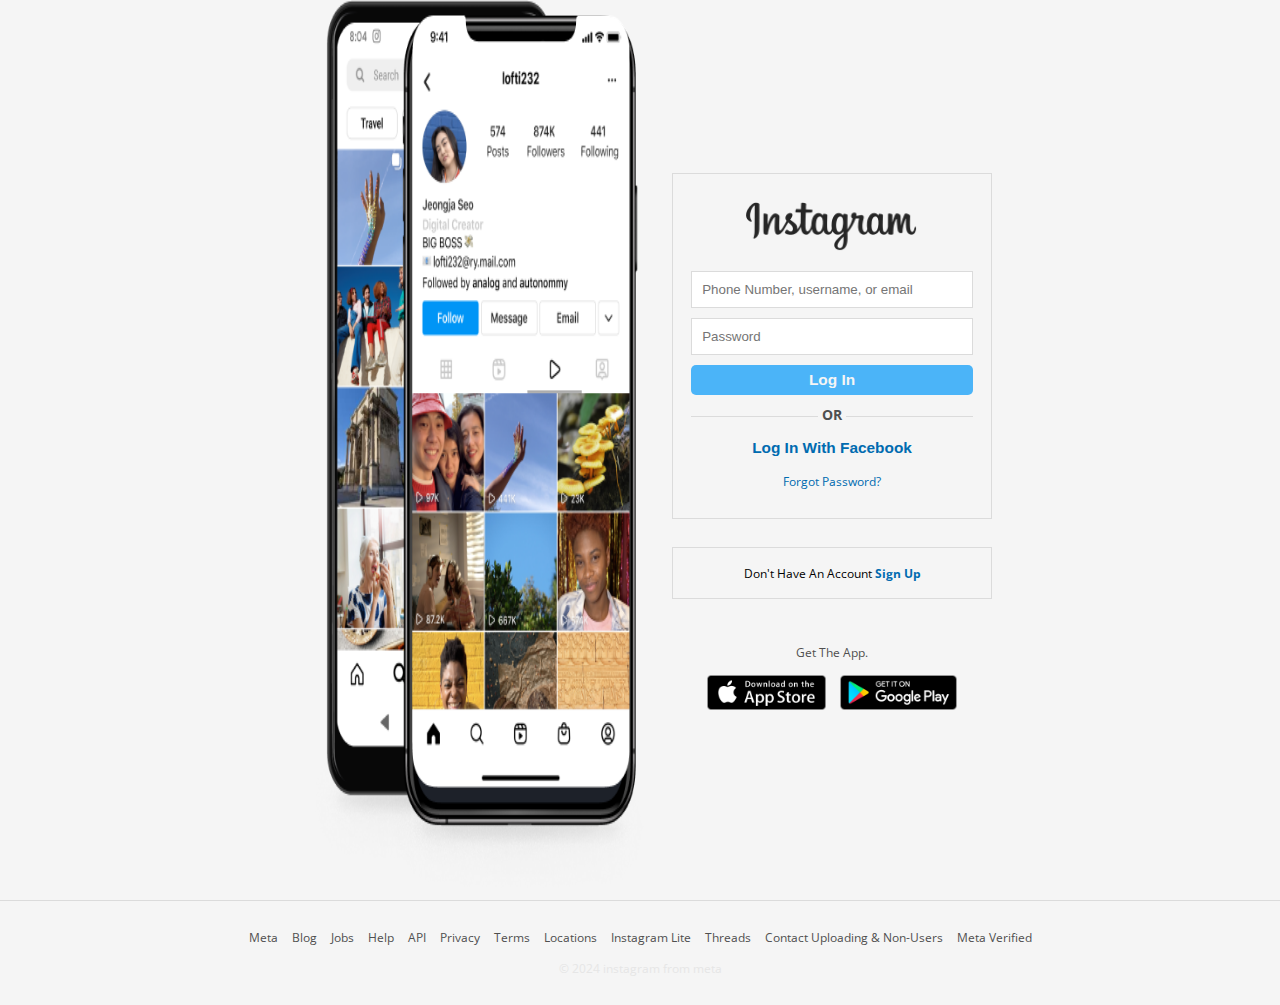
==== index.html @ ce065f2f "authenticated user profile page redirection with displaying the current loggedin username" ====
<!DOCTYPE html>
<html lang="en">
  <head>
    <meta charset="UTF-8" />
    <meta name="viewport" content="width=device-width, initial-scale=1.0" />
    <title>Instagram</title>
    <!-- ====================== custom css ====================== -->
    <link rel="stylesheet" href="css/style.css" />
    <!-- ====================== fontawesome icons ====================== -->
    <link
      rel="stylesheet"
      href="https://cdnjs.cloudflare.com/ajax/libs/font-awesome/6.4.0/css/all.min.css"
      integrity="sha512-iecdLmaskl7CVkqkXNQ/ZH/XLlvWZOJyj7Yy7tcenmpD1ypASozpmT/E0iPtmFIB46ZmdtAc9eNBvH0H/ZpiBw=="
      crossorigin="anonymous"
      referrerpolicy="no-referrer"
    />
    <!-- ====================== favicon ====================== -->
    <link rel="icon" href="images/favicon.png" type="image/x-icon" />
  </head>
  <body>
    <div class="parentcontainer">
      <!-- ====================== instagram sidebar logo ====================== -->
      <aside class="sidebarmenu">
        <div class="sidebarmenuinner">
          <a href="https://instagram.com" class="sidebarinstagramlogo"
            ><svg
              aria-label="Instagram"
              class="x1lliihq x1n2onr6 x5n08af"
              fill="currentColor"
              height="29"
              role="img"
              viewBox="32 4 113 32"
              width="103"
            >
              <title>instagram</title>
              <path
                clip-rule="evenodd"
                d="M37.82 4.11c-2.32.97-4.86 3.7-5.66 7.13-1.02 4.34 3.21 6.17 3.56 5.57.4-.7-.76-.94-1-3.2-.3-2.9 1.05-6.16 2.75-7.58.32-.27.3.1.3.78l-.06 14.46c0 3.1-.13 4.07-.36 5.04-.23.98-.6 1.64-.33 1.9.32.28 1.68-.4 2.46-1.5a8.13 8.13 0 0 0 1.33-4.58c.07-2.06.06-5.33.07-7.19 0-1.7.03-6.71-.03-9.72-.02-.74-2.07-1.51-3.03-1.1Zm82.13 14.48a9.42 9.42 0 0 1-.88 3.75c-.85 1.72-2.63 2.25-3.39-.22-.4-1.34-.43-3.59-.13-5.47.3-1.9 1.14-3.35 2.53-3.22 1.38.13 2.02 1.9 1.87 5.16ZM96.8 28.57c-.02 2.67-.44 5.01-1.34 5.7-1.29.96-3 .23-2.65-1.72.31-1.72 1.8-3.48 4-5.64l-.01 1.66Zm-.35-10a10.56 10.56 0 0 1-.88 3.77c-.85 1.72-2.64 2.25-3.39-.22-.5-1.69-.38-3.87-.13-5.25.33-1.78 1.12-3.44 2.53-3.44 1.38 0 2.06 1.5 1.87 5.14Zm-13.41-.02a9.54 9.54 0 0 1-.87 3.8c-.88 1.7-2.63 2.24-3.4-.23-.55-1.77-.36-4.2-.13-5.5.34-1.95 1.2-3.32 2.53-3.2 1.38.14 2.04 1.9 1.87 5.13Zm61.45 1.81c-.33 0-.49.35-.61.93-.44 2.02-.9 2.48-1.5 2.48-.66 0-1.26-1-1.42-3-.12-1.58-.1-4.48.06-7.37.03-.59-.14-1.17-1.73-1.75-.68-.25-1.68-.62-2.17.58a29.65 29.65 0 0 0-2.08 7.14c0 .06-.08.07-.1-.06-.07-.87-.26-2.46-.28-5.79 0-.65-.14-1.2-.86-1.65-.47-.3-1.88-.81-2.4-.2-.43.5-.94 1.87-1.47 3.48l-.74 2.2.01-4.88c0-.5-.34-.67-.45-.7a9.54 9.54 0 0 0-1.8-.37c-.48 0-.6.27-.6.67 0 .05-.08 4.65-.08 7.87v.46c-.27 1.48-1.14 3.49-2.09 3.49s-1.4-.84-1.4-4.68c0-2.24.07-3.21.1-4.83.02-.94.06-1.65.06-1.81-.01-.5-.87-.75-1.27-.85-.4-.09-.76-.13-1.03-.11-.4.02-.67.27-.67.62v.55a3.71 3.71 0 0 0-1.83-1.49c-1.44-.43-2.94-.05-4.07 1.53a9.31 9.31 0 0 0-1.66 4.73c-.16 1.5-.1 3.01.17 4.3-.33 1.44-.96 2.04-1.64 2.04-.99 0-1.7-1.62-1.62-4.4.06-1.84.42-3.13.82-4.99.17-.8.04-1.2-.31-1.6-.32-.37-1-.56-1.99-.33-.7.16-1.7.34-2.6.47 0 0 .05-.21.1-.6.23-2.03-1.98-1.87-2.69-1.22-.42.39-.7.84-.82 1.67-.17 1.3.9 1.91.9 1.91a22.22 22.22 0 0 1-3.4 7.23v-.7c-.01-3.36.03-6 .05-6.95.02-.94.06-1.63.06-1.8 0-.36-.22-.5-.66-.67-.4-.16-.86-.26-1.34-.3-.6-.05-.97.27-.96.65v.52a3.7 3.7 0 0 0-1.84-1.49c-1.44-.43-2.94-.05-4.07 1.53a10.1 10.1 0 0 0-1.66 4.72c-.15 1.57-.13 2.9.09 4.04-.23 1.13-.89 2.3-1.63 2.3-.95 0-1.5-.83-1.5-4.67 0-2.24.07-3.21.1-4.83.02-.94.06-1.65.06-1.81 0-.5-.87-.75-1.27-.85-.42-.1-.79-.13-1.06-.1-.37.02-.63.35-.63.6v.56a3.7 3.7 0 0 0-1.84-1.49c-1.44-.43-2.93-.04-4.07 1.53-.75 1.03-1.35 2.17-1.66 4.7a15.8 15.8 0 0 0-.12 2.04c-.3 1.81-1.61 3.9-2.68 3.9-.63 0-1.23-1.21-1.23-3.8 0-3.45.22-8.36.25-8.83l1.62-.03c.68 0 1.29.01 2.19-.04.45-.02.88-1.64.42-1.84-.21-.09-1.7-.17-2.3-.18-.5-.01-1.88-.11-1.88-.11s.13-3.26.16-3.6c.02-.3-.35-.44-.57-.53a7.77 7.77 0 0 0-1.53-.44c-.76-.15-1.1 0-1.17.64-.1.97-.15 3.82-.15 3.82-.56 0-2.47-.11-3.02-.11-.52 0-1.08 2.22-.36 2.25l3.2.09-.03 6.53v.47c-.53 2.73-2.37 4.2-2.37 4.2.4-1.8-.42-3.15-1.87-4.3-.54-.42-1.6-1.22-2.79-2.1 0 0 .69-.68 1.3-2.04.43-.96.45-2.06-.61-2.3-1.75-.41-3.2.87-3.63 2.25a2.61 2.61 0 0 0 .5 2.66l.15.19c-.4.76-.94 1.78-1.4 2.58-1.27 2.2-2.24 3.95-2.97 3.95-.58 0-.57-1.77-.57-3.43 0-1.43.1-3.58.19-5.8.03-.74-.34-1.16-.96-1.54a4.33 4.33 0 0 0-1.64-.69c-.7 0-2.7.1-4.6 5.57-.23.69-.7 1.94-.7 1.94l.04-6.57c0-.16-.08-.3-.27-.4a4.68 4.68 0 0 0-1.93-.54c-.36 0-.54.17-.54.5l-.07 10.3c0 .78.02 1.69.1 2.09.08.4.2.72.36.91.15.2.33.34.62.4.28.06 1.78.25 1.86-.32.1-.69.1-1.43.89-4.2 1.22-4.31 2.82-6.42 3.58-7.16.13-.14.28-.14.27.07l-.22 5.32c-.2 5.37.78 6.36 2.17 6.36 1.07 0 2.58-1.06 4.2-3.74l2.7-4.5 1.58 1.46c1.28 1.2 1.7 2.36 1.42 3.45-.21.83-1.02 1.7-2.44.86-.42-.25-.6-.44-1.01-.71-.23-.15-.57-.2-.78-.04-.53.4-.84.92-1.01 1.55-.17.61.45.94 1.09 1.22.55.25 1.74.47 2.5.5 2.94.1 5.3-1.42 6.94-5.34.3 3.38 1.55 5.3 3.72 5.3 1.45 0 2.91-1.88 3.55-3.72.18.75.45 1.4.8 1.96 1.68 2.65 4.93 2.07 6.56-.18.5-.69.58-.94.58-.94a3.07 3.07 0 0 0 2.94 2.87c1.1 0 2.23-.52 3.03-2.31.09.2.2.38.3.56 1.68 2.65 4.93 2.07 6.56-.18l.2-.28.05 1.4-1.5 1.37c-2.52 2.3-4.44 4.05-4.58 6.09-.18 2.6 1.93 3.56 3.53 3.69a4.5 4.5 0 0 0 4.04-2.11c.78-1.15 1.3-3.63 1.26-6.08l-.06-3.56a28.55 28.55 0 0 0 5.42-9.44s.93.01 1.92-.05c.32-.02.41.04.35.27-.07.28-1.25 4.84-.17 7.88.74 2.08 2.4 2.75 3.4 2.75 1.15 0 2.26-.87 2.85-2.17l.23.42c1.68 2.65 4.92 2.07 6.56-.18.37-.5.58-.94.58-.94.36 2.2 2.07 2.88 3.05 2.88 1.02 0 2-.42 2.78-2.28.03.82.08 1.49.16 1.7.05.13.34.3.56.37.93.34 1.88.18 2.24.11.24-.05.43-.25.46-.75.07-1.33.03-3.56.43-5.21.67-2.79 1.3-3.87 1.6-4.4.17-.3.36-.35.37-.03.01.64.04 2.52.3 5.05.2 1.86.46 2.96.65 3.3.57 1 1.27 1.05 1.83 1.05.36 0 1.12-.1 1.05-.73-.03-.31.02-2.22.7-4.96.43-1.79 1.15-3.4 1.41-4 .1-.21.15-.04.15 0-.06 1.22-.18 5.25.32 7.46.68 2.98 2.65 3.32 3.34 3.32 1.47 0 2.67-1.12 3.07-4.05.1-.7-.05-1.25-.48-1.25Z"
                fill="currentColor"
                fill-rule="evenodd"
              ></path></svg
          ></a>
          <div class="sidebarlinkscontainer">
            <a href="#" class="sidebarlinks"
              ><svg
                aria-label="Home"
                class="x1lliihq x1n2onr6 x5n08af"
                fill="currentColor"
                height="24"
                role="img"
                viewBox="0 0 24 24"
                width="24"
              >
                <title>Home</title>
                <path
                  d="M22 23h-6.001a1 1 0 0 1-1-1v-5.455a2.997 2.997 0 1 0-5.993 0V22a1 1 0 0 1-1 1H2a1 1 0 0 1-1-1V11.543a1.002 1.002 0 0 1 .31-.724l10-9.543a1.001 1.001 0 0 1 1.38 0l10 9.543a1.002 1.002 0 0 1 .31.724V22a1 1 0 0 1-1 1Z"
                ></path>
              </svg>
              <h2 class="sidebarlinktext activetab">home</h2></a
            >
            <a href="#" class="sidebarlinks"
              ><svg
                aria-label="Search"
                class="x1lliihq x1n2onr6 x5n08af"
                fill="currentColor"
                height="24"
                role="img"
                viewBox="0 0 24 24"
                width="24"
              >
                <title>Search</title>
                <path
                  d="M19 10.5A8.5 8.5 0 1 1 10.5 2a8.5 8.5 0 0 1 8.5 8.5Z"
                  fill="none"
                  stroke="currentColor"
                  stroke-linecap="round"
                  stroke-linejoin="round"
                  stroke-width="2"
                ></path>
                <line
                  fill="none"
                  stroke="currentColor"
                  stroke-linecap="round"
                  stroke-linejoin="round"
                  stroke-width="2"
                  x1="16.511"
                  x2="22"
                  y1="16.511"
                  y2="22"
                ></line>
              </svg>
              <h2 class="sidebarlinktext">search</h2></a
            >
            <a href="#" class="sidebarlinks"
              ><svg
                aria-label="Explore"
                class="x1lliihq x1n2onr6 x5n08af"
                fill="currentColor"
                height="24"
                role="img"
                viewBox="0 0 24 24"
                width="24"
              >
                <title>Explore</title>
                <polygon
                  fill="none"
                  points="13.941 13.953 7.581 16.424 10.06 10.056 16.42 7.585 13.941 13.953"
                  stroke="currentColor"
                  stroke-linecap="round"
                  stroke-linejoin="round"
                  stroke-width="2"
                ></polygon>
                <polygon
                  fill-rule="evenodd"
                  points="10.06 10.056 13.949 13.945 7.581 16.424 10.06 10.056"
                ></polygon>
                <circle
                  cx="12.001"
                  cy="12.005"
                  fill="none"
                  r="10.5"
                  stroke="currentColor"
                  stroke-linecap="round"
                  stroke-linejoin="round"
                  stroke-width="2"
                ></circle>
              </svg>
              <h2 class="sidebarlinktext">explore</h2></a
            >
            <a href="#" class="sidebarlinks"
              ><svg
                aria-label="Reels"
                class="x1lliihq x1n2onr6 x5n08af"
                fill="currentColor"
                height="24"
                role="img"
                viewBox="0 0 24 24"
                width="24"
              >
                <title>Reels</title>
                <line
                  fill="none"
                  stroke="currentColor"
                  stroke-linejoin="round"
                  stroke-width="2"
                  x1="2.049"
                  x2="21.95"
                  y1="7.002"
                  y2="7.002"
                ></line>
                <line
                  fill="none"
                  stroke="currentColor"
                  stroke-linecap="round"
                  stroke-linejoin="round"
                  stroke-width="2"
                  x1="13.504"
                  x2="16.362"
                  y1="2.001"
                  y2="7.002"
                ></line>
                <line
                  fill="none"
                  stroke="currentColor"
                  stroke-linecap="round"
                  stroke-linejoin="round"
                  stroke-width="2"
                  x1="7.207"
                  x2="10.002"
                  y1="2.11"
                  y2="7.002"
                ></line>
                <path
                  d="M2 12.001v3.449c0 2.849.698 4.006 1.606 4.945.94.908 2.098 1.607 4.946 1.607h6.896c2.848 0 4.006-.699 4.946-1.607.908-.939 1.606-2.096 1.606-4.945V8.552c0-2.848-.698-4.006-1.606-4.945C19.454 2.699 18.296 2 15.448 2H8.552c-2.848 0-4.006.699-4.946 1.607C2.698 4.546 2 5.704 2 8.552Z"
                  fill="none"
                  stroke="currentColor"
                  stroke-linecap="round"
                  stroke-linejoin="round"
                  stroke-width="2"
                ></path>
                <path
                  d="M9.763 17.664a.908.908 0 0 1-.454-.787V11.63a.909.909 0 0 1 1.364-.788l4.545 2.624a.909.909 0 0 1 0 1.575l-4.545 2.624a.91.91 0 0 1-.91 0Z"
                  fill-rule="evenodd"
                ></path>
              </svg>
              <h2 class="sidebarlinktext">reels</h2></a
            >
            <a href="#" class="sidebarlinks"
              ><svg
                aria-label="Messenger"
                class="x1lliihq x1n2onr6 x5n08af"
                fill="currentColor"
                height="24"
                role="img"
                viewBox="0 0 24 24"
                width="24"
              >
                <title>Messenger</title>
                <path
                  d="M12.003 2.001a9.705 9.705 0 1 1 0 19.4 10.876 10.876 0 0 1-2.895-.384.798.798 0 0 0-.533.04l-1.984.876a.801.801 0 0 1-1.123-.708l-.054-1.78a.806.806 0 0 0-.27-.569 9.49 9.49 0 0 1-3.14-7.175 9.65 9.65 0 0 1 10-9.7Z"
                  fill="none"
                  stroke="currentColor"
                  stroke-miterlimit="10"
                  stroke-width="1.739"
                ></path>
                <path
                  d="M17.79 10.132a.659.659 0 0 0-.962-.873l-2.556 2.05a.63.63 0 0 1-.758.002L11.06 9.47a1.576 1.576 0 0 0-2.277.42l-2.567 3.98a.659.659 0 0 0 .961.875l2.556-2.049a.63.63 0 0 1 .759-.002l2.452 1.84a1.576 1.576 0 0 0 2.278-.42Z"
                  fill-rule="evenodd"
                ></path>
              </svg>
              <h2 class="sidebarlinktext">messages</h2></a
            >
            <a href="#" class="sidebarlinks"
              ><svg
                aria-label="Notifications"
                class="x1lliihq x1n2onr6 x5n08af"
                fill="currentColor"
                height="24"
                role="img"
                viewBox="0 0 24 24"
                width="24"
              >
                <title>Notifications</title>
                <path
                  d="M16.792 3.904A4.989 4.989 0 0 1 21.5 9.122c0 3.072-2.652 4.959-5.197 7.222-2.512 2.243-3.865 3.469-4.303 3.752-.477-.309-2.143-1.823-4.303-3.752C5.141 14.072 2.5 12.167 2.5 9.122a4.989 4.989 0 0 1 4.708-5.218 4.21 4.21 0 0 1 3.675 1.941c.84 1.175.98 1.763 1.12 1.763s.278-.588 1.11-1.766a4.17 4.17 0 0 1 3.679-1.938m0-2a6.04 6.04 0 0 0-4.797 2.127 6.052 6.052 0 0 0-4.787-2.127A6.985 6.985 0 0 0 .5 9.122c0 3.61 2.55 5.827 5.015 7.97.283.246.569.494.853.747l1.027.918a44.998 44.998 0 0 0 3.518 3.018 2 2 0 0 0 2.174 0 45.263 45.263 0 0 0 3.626-3.115l.922-.824c.293-.26.59-.519.885-.774 2.334-2.025 4.98-4.32 4.98-7.94a6.985 6.985 0 0 0-6.708-7.218Z"
                ></path>
              </svg>
              <h2 class="sidebarlinktext">notifications</h2></a
            >
            <a href="#" class="sidebarlinks"
              ><svg
                aria-label="New post"
                class="x1lliihq x1n2onr6 x5n08af"
                fill="currentColor"
                height="24"
                role="img"
                viewBox="0 0 24 24"
                width="24"
              >
                <title>New post</title>
                <path
                  d="M2 12v3.45c0 2.849.698 4.005 1.606 4.944.94.909 2.098 1.608 4.946 1.608h6.896c2.848 0 4.006-.7 4.946-1.608C21.302 19.455 22 18.3 22 15.45V8.552c0-2.849-.698-4.006-1.606-4.945C19.454 2.7 18.296 2 15.448 2H8.552c-2.848 0-4.006.699-4.946 1.607C2.698 4.547 2 5.703 2 8.552Z"
                  fill="none"
                  stroke="currentColor"
                  stroke-linecap="round"
                  stroke-linejoin="round"
                  stroke-width="2"
                ></path>
                <line
                  fill="none"
                  stroke="currentColor"
                  stroke-linecap="round"
                  stroke-linejoin="round"
                  stroke-width="2"
                  x1="6.545"
                  x2="17.455"
                  y1="12.001"
                  y2="12.001"
                ></line>
                <line
                  fill="none"
                  stroke="currentColor"
                  stroke-linecap="round"
                  stroke-linejoin="round"
                  stroke-width="2"
                  x1="12.003"
                  x2="12.003"
                  y1="6.545"
                  y2="17.455"
                ></line>
              </svg>
              <h2 class="sidebarlinktext">create</h2></a
            >
            <a href="#" class="sidebarlinks"
              ><div class="photobox">
                <img
                  src="images/profilepic.jpg"
                  alt="profile pic"
                  class="profilepic"
                />
              </div>
              <h2 class="sidebarlinktext">profile</h2></a
            >
            <a href="#" class="sidebarlinks moreoptionspopupbtn"
              ><svg
                aria-label="Settings"
                class="x1lliihq x1n2onr6 x5n08af"
                fill="currentColor"
                height="24"
                role="img"
                viewBox="0 0 24 24"
                width="24"
              >
                <title>Settings</title>
                <line
                  fill="none"
                  stroke="currentColor"
                  stroke-linecap="round"
                  stroke-linejoin="round"
                  stroke-width="2"
                  x1="3"
                  x2="21"
                  y1="4"
                  y2="4"
                ></line>
                <line
                  fill="none"
                  stroke="currentColor"
                  stroke-linecap="round"
                  stroke-linejoin="round"
                  stroke-width="2"
                  x1="3"
                  x2="21"
                  y1="12"
                  y2="12"
                ></line>
                <line
                  fill="none"
                  stroke="currentColor"
                  stroke-linecap="round"
                  stroke-linejoin="round"
                  stroke-width="2"
                  x1="3"
                  x2="21"
                  y1="20"
                  y2="20"
                ></line>
              </svg>
              <h2 class="sidebarlinktext">more</h2></a
            >
            <div class="moreoptionspopupcontainer">
              <a href="#" class="sidebarlinks popuplinks">
                <svg
                  aria-label="Settings"
                  class="x1lliihq x1n2onr6 x5n08af"
                  fill="currentColor"
                  height="18"
                  role="img"
                  viewBox="0 0 24 24"
                  width="18"
                >
                  <title>Settings</title>
                  <circle
                    cx="12"
                    cy="12"
                    fill="none"
                    r="8.635"
                    stroke="currentColor"
                    stroke-linecap="round"
                    stroke-linejoin="round"
                    stroke-width="2"
                  ></circle>
                  <path
                    d="M14.232 3.656a1.269 1.269 0 0 1-.796-.66L12.93 2h-1.86l-.505.996a1.269 1.269 0 0 1-.796.66m-.001 16.688a1.269 1.269 0 0 1 .796.66l.505.996h1.862l.505-.996a1.269 1.269 0 0 1 .796-.66M3.656 9.768a1.269 1.269 0 0 1-.66.796L2 11.07v1.862l.996.505a1.269 1.269 0 0 1 .66.796m16.688-.001a1.269 1.269 0 0 1 .66-.796L22 12.93v-1.86l-.996-.505a1.269 1.269 0 0 1-.66-.796M7.678 4.522a1.269 1.269 0 0 1-1.03.096l-1.06-.348L4.27 5.587l.348 1.062a1.269 1.269 0 0 1-.096 1.03m11.8 11.799a1.269 1.269 0 0 1 1.03-.096l1.06.348 1.318-1.317-.348-1.062a1.269 1.269 0 0 1 .096-1.03m-14.956.001a1.269 1.269 0 0 1 .096 1.03l-.348 1.06 1.317 1.318 1.062-.348a1.269 1.269 0 0 1 1.03.096m11.799-11.8a1.269 1.269 0 0 1-.096-1.03l.348-1.06-1.317-1.318-1.062.348a1.269 1.269 0 0 1-1.03-.096"
                    fill="none"
                    stroke="currentColor"
                    stroke-linejoin="round"
                    stroke-width="2"
                  ></path>
                </svg>
                <h2 class="sidebarlinktext">settings</h2>
              </a>
              <a href="#" class="sidebarlinks popuplinks">
                <svg
                  aria-label="Your activity"
                  class="x1lliihq x1n2onr6 x5n08af"
                  fill="currentColor"
                  height="18"
                  role="img"
                  viewBox="0 0 24 24"
                  width="18"
                >
                  <title>Your activity</title>
                  <path
                    d="M19 1H5C2.794 1 1 2.794 1 5v14c0 2.206 1.794 4 4 4h14c2.206 0 4-1.794 4-4V5c0-2.206-1.794-4-4-4ZM5 3h14c1.103 0 2 .897 2 2v6h-2.382l-2.723-5.447c-.34-.678-1.45-.678-1.79 0L9 15.764l-2.105-4.211A1 1 0 0 0 6 11H3V5c0-1.103.897-2 2-2Zm14 18H5c-1.103 0-2-.897-2-2v-6h2.382l2.723 5.447a1 1 0 0 0 1.79 0L15 8.236l2.105 4.211A1 1 0 0 0 18 13h3v6c0 1.103-.897 2-2 2Z"
                  ></path>
                </svg>
                <h2 class="sidebarlinktext">your activity</h2>
              </a>
              <a href="#" class="sidebarlinks popuplinks">
                <svg
                  aria-label="Saved"
                  class="x1lliihq x1n2onr6 x5n08af"
                  fill="currentColor"
                  height="18"
                  role="img"
                  viewBox="0 0 24 24"
                  width="18"
                >
                  <title>Saved</title>
                  <polygon
                    fill="none"
                    points="20 21 12 13.44 4 21 4 3 20 3 20 21"
                    stroke="currentColor"
                    stroke-linecap="round"
                    stroke-linejoin="round"
                    stroke-width="2"
                  ></polygon>
                </svg>
                <h2 class="sidebarlinktext">saved</h2>
              </a>
              <a href="#" class="sidebarlinks popuplinks">
                <svg
                  aria-label="Theme icon"
                  class="x1lliihq x1n2onr6 x5n08af"
                  fill="currentColor"
                  height="18"
                  role="img"
                  viewBox="0 0 24 24"
                  width="18"
                >
                  <title>Theme icon</title>
                  <path
                    d="M11.502,22.99805A11.4313,11.4313,0,0,1,.49512,14.83691a.99889.99889,0,0,1,.251-.998,1.01148,1.01148,0,0,1,.99707-.249,9.43041,9.43041,0,0,0,2.75879.40821A9.5082,9.5082,0,0,0,13.5957,1.74023a1.00039,1.00039,0,0,1,1.24707-1.248A11.501,11.501,0,0,1,11.502,22.99805ZM3.08984,15.91211A9.49991,9.49991,0,0,0,21.002,11.498,9.57875,9.57875,0,0,0,15.916,3.08594,11.5083,11.5083,0,0,1,3.08984,15.91211Z"
                  ></path>
                </svg>
                <h2 class="sidebarlinktext">switch appearence</h2>
              </a>
              <a href="#" class="sidebarlinks popuplinks">
                <svg
                  aria-label="Report a problem"
                  class="x1lliihq x1n2onr6 x5n08af"
                  fill="currentColor"
                  height="18"
                  role="img"
                  viewBox="0 0 24 24"
                  width="18"
                >
                  <title>Report a problem</title>
                  <path
                    d="M18.001 1h-12a5.006 5.006 0 0 0-5 5v9.005a5.006 5.006 0 0 0 5 5h2.514l2.789 2.712a1 1 0 0 0 1.394 0l2.787-2.712h2.516a5.006 5.006 0 0 0 5-5V6a5.006 5.006 0 0 0-5-5Zm3 14.005a3.003 3.003 0 0 1-3 3h-2.936a1 1 0 0 0-.79.387l-2.274 2.212-2.276-2.212a1 1 0 0 0-.79-.387H6a3.003 3.003 0 0 1-3-3V6a3.003 3.003 0 0 1 3-3h12a3.003 3.003 0 0 1 3 3Zm-9-1.66a1.229 1.229 0 1 0 1.228 1.228A1.23 1.23 0 0 0 12 13.344Zm0-8.117a1.274 1.274 0 0 0-.933.396 1.108 1.108 0 0 0-.3.838l.347 4.861a.892.892 0 0 0 1.77 0l.348-4.86a1.106 1.106 0 0 0-.3-.838A1.272 1.272 0 0 0 12 5.228Z"
                  ></path>
                </svg>
                <h2 class="sidebarlinktext">report a problem</h2>
              </a>
              <a href="#" class="sidebarlinks popuplinks popuptopbottombars">
                <svg
                  aria-label="Threads"
                  class="x1lliihq x1n2onr6 x5n08af"
                  fill="currentColor"
                  height="18"
                  role="img"
                  viewBox="0 0 192 192"
                  width="18"
                >
                  <title>Threads</title>
                  <path
                    class="xcslo1z"
                    d="M141.537 88.9883C140.71 88.5919 139.87 88.2104 139.019 87.8451C137.537 60.5382 122.616 44.905 97.5619 44.745C97.4484 44.7443 97.3355 44.7443 97.222 44.7443C82.2364 44.7443 69.7731 51.1409 62.102 62.7807L75.881 72.2328C81.6116 63.5383 90.6052 61.6848 97.2286 61.6848C97.3051 61.6848 97.3819 61.6848 97.4576 61.6855C105.707 61.7381 111.932 64.1366 115.961 68.814C118.893 72.2193 120.854 76.925 121.825 82.8638C114.511 81.6207 106.601 81.2385 98.145 81.7233C74.3247 83.0954 59.0111 96.9879 60.0396 116.292C60.5615 126.084 65.4397 134.508 73.775 140.011C80.8224 144.663 89.899 146.938 99.3323 146.423C111.79 145.74 121.563 140.987 128.381 132.296C133.559 125.696 136.834 117.143 138.28 106.366C144.217 109.949 148.617 114.664 151.047 120.332C155.179 129.967 155.42 145.8 142.501 158.708C131.182 170.016 117.576 174.908 97.0135 175.059C74.2042 174.89 56.9538 167.575 45.7381 153.317C35.2355 139.966 29.8077 120.682 29.6052 96C29.8077 71.3178 35.2355 52.0336 45.7381 38.6827C56.9538 24.4249 74.2039 17.11 97.0132 16.9405C119.988 17.1113 137.539 24.4614 149.184 38.788C154.894 45.8136 159.199 54.6488 162.037 64.9503L178.184 60.6422C174.744 47.9622 169.331 37.0357 161.965 27.974C147.036 9.60668 125.202 0.195148 97.0695 0H96.9569C68.8816 0.19447 47.2921 9.6418 32.7883 28.0793C19.8819 44.4864 13.2244 67.3157 13.0007 95.9325L13 96L13.0007 96.0675C13.2244 124.684 19.8819 147.514 32.7883 163.921C47.2921 182.358 68.8816 191.806 96.9569 192H97.0695C122.03 191.827 139.624 185.292 154.118 170.811C173.081 151.866 172.51 128.119 166.26 113.541C161.776 103.087 153.227 94.5962 141.537 88.9883ZM98.4405 129.507C88.0005 130.095 77.1544 125.409 76.6196 115.372C76.2232 107.93 81.9158 99.626 99.0812 98.6368C101.047 98.5234 102.976 98.468 104.871 98.468C111.106 98.468 116.939 99.0737 122.242 100.233C120.264 124.935 108.662 128.946 98.4405 129.507Z"
                  ></path>
                </svg>
                <h2 class="sidebarlinktext">threads</h2>
              </a>
              <a href="#" class="sidebarlinks popuplinks">
                <h2 class="sidebarlinktext">switch accounts</h2>
              </a>
              <!-- <a href="#" class="sidebarlinks popuplinks">
                <h2 class="sidebarlinktext">log out</h2>
              </a> -->
              <button class="sidebarlinks popuplinks" id="logoutbtn">log out</button>
            </div>
          </div>
        </div>
      </aside>
      <!-- ====================== feed content main section ====================== -->
      <main class="feedcontentmaincontainer">
        <!-- ====================== story scroll container area ====================== -->
        <div class="story-scroll-container">
          <button
            id="scrollstoryleft"
            class="storyscrollbtns"
            onclick="scrollhorizontally(1)"
          >
            <i class="fa-solid fa-chevron-left"></i>
          </button>
          <button
            id="scrollstoryright"
            class="storyscrollbtns"
            onclick="scrollhorizontally(-1)"
          >
            <i class="fa-solid fa-chevron-right"></i>
          </button>
          <div class="stories-container">
            <div class="story">
              <div class="photobox">
                <img
                  src="images/topg.jpg"
                  alt="user's profile pic of story"
                  class="profilepic"
                />
              </div>
              <div class="userstory-namebox">
                <h4 class="storyusername">__top.g__</h4>
              </div>
            </div>
            <div class="story">
              <div class="photobox">
                <img
                  src="images/topg.jpg"
                  alt="user's profile pic of story"
                  class="profilepic"
                />
              </div>
              <div class="userstory-namebox">
                <h4 class="storyusername">__tdop.g__</h4>
              </div>
            </div>
            <div class="story">
              <div class="photobox">
                <img
                  src="images/topg.jpg"
                  alt="user's profile pic of story"
                  class="profilepic"
                />
              </div>
              <div class="userstory-namebox">
                <h4 class="storyusername">__top.g__</h4>
              </div>
            </div>
            <div class="story">
              <div class="photobox">
                <img
                  src="images/topg.jpg"
                  alt="user's profile pic of story"
                  class="profilepic"
                />
              </div>
              <div class="userstory-namebox">
                <h4 class="storyusername">__top.g__</h4>
              </div>
            </div>
            <div class="story">
              <div class="photobox">
                <img
                  src="images/topg.jpg"
                  alt="user's profile pic of story"
                  class="profilepic"
                />
              </div>
              <div class="userstory-namebox">
                <h4 class="storyusername">__top.g__</h4>
              </div>
            </div>
            <div class="story">
              <div class="photobox">
                <img
                  src="images/topg.jpg"
                  alt="user's profile pic of story"
                  class="profilepic"
                />
              </div>
              <div class="userstory-namebox">
                <h4 class="storyusername">__top.g__</h4>
              </div>
            </div>
            <div class="story">
              <div class="photobox">
                <img
                  src="images/topg.jpg"
                  alt="user's profile pic of story"
                  class="profilepic"
                />
              </div>
              <div class="userstory-namebox">
                <h4 class="storyusername">__top.g__</h4>
              </div>
            </div>
            <div class="story">
              <div class="photobox">
                <img
                  src="images/topg.jpg"
                  alt="user's profile pic of story"
                  class="profilepic"
                />
              </div>
              <div class="userstory-namebox">
                <h4 class="storyusername">__top.g__</h4>
              </div>
            </div>
            <div class="story">
              <div class="photobox">
                <img
                  src="images/topg.jpg"
                  alt="user's profile pic of story"
                  class="profilepic"
                />
              </div>
              <div class="userstory-namebox">
                <h4 class="storyusername">__top.g__</h4>
              </div>
            </div>
            <div class="story">
              <div class="photobox">
                <img
                  src="images/topg.jpg"
                  alt="user's profile pic of story"
                  class="profilepic"
                />
              </div>
              <div class="userstory-namebox">
                <h4 class="storyusername">__top.g__</h4>
              </div>
            </div>
            <div class="story">
              <div class="photobox">
                <img
                  src="images/topg.jpg"
                  alt="user's profile pic of story"
                  class="profilepic"
                />
              </div>
              <div class="userstory-namebox">
                <h4 class="storyusername">__top.g__</h4>
              </div>
            </div>
            <div class="story">
              <div class="photobox">
                <img
                  src="images/topg.jpg"
                  alt="user's profile pic of story"
                  class="profilepic"
                />
              </div>
              <div class="userstory-namebox">
                <h4 class="storyusername">__top.g__</h4>
              </div>
            </div>
            <div class="story">
              <div class="photobox">
                <img
                  src="images/topg.jpg"
                  alt="user's profile pic of story"
                  class="profilepic"
                />
              </div>
              <div class="userstory-namebox">
                <h4 class="storyusername">__top.g__</h4>
              </div>
            </div>
            <div class="story">
              <div class="photobox">
                <img
                  src="images/topg.jpg"
                  alt="user's profile pic of story"
                  class="profilepic"
                />
              </div>
              <div class="userstory-namebox">
                <h4 class="storyusername">__top.g__</h4>
              </div>
            </div>
            <div class="story">
              <div class="photobox">
                <img
                  src="images/topg.jpg"
                  alt="user's profile pic of story"
                  class="profilepic"
                />
              </div>
              <div class="userstory-namebox">
                <h4 class="storyusername">__top.g__</h4>
              </div>
            </div>
            <div class="story">
              <div class="photobox">
                <img
                  src="images/topg.jpg"
                  alt="user's profile pic of story"
                  class="profilepic"
                />
              </div>
              <div class="userstory-namebox">
                <h4 class="storyusername">__top.g__</h4>
              </div>
            </div>
            <div class="story">
              <div class="photobox">
                <img
                  src="images/topg.jpg"
                  alt="user's profile pic of story"
                  class="profilepic"
                />
              </div>
              <div class="userstory-namebox">
                <h4 class="storyusername">__top.g__</h4>
              </div>
            </div>
            <div class="story">
              <div class="photobox">
                <img
                  src="images/topg.jpg"
                  alt="user's profile pic of story"
                  class="profilepic"
                />
              </div>
              <div class="userstory-namebox">
                <h4 class="storyusername">__top.g__</h4>
              </div>
            </div>
            <div class="story">
              <div class="photobox">
                <img
                  src="images/topg.jpg"
                  alt="user's profile pic of story"
                  class="profilepic"
                />
              </div>
              <div class="userstory-namebox">
                <h4 class="storyusername">__top.g__</h4>
              </div>
            </div>
          </div>
        </div>
        <!-- ====================== user's posts content area ====================== -->
        <div class="posts-container">
          <div class="posts">
            <div class="posts-maincontent-container">
              <div class="posted-userdetails-container">
                <div class="posted-userdetails-box">
                  <div class="photobox">
                    <img
                      src="images/topg1.jpeg"
                      alt="posted user's profile pic"
                      class="profilepic"
                    />
                  </div>
                  <div class="userdetails-inner-box">
                    <h3 class="posted-username">__top.g__ <span class="timestamp">1d</span></h3>
                    <p class="location">bucharest romina</p>
                  </div>
                </div>
                <div class="posts-otheroptions-container">
                  <svg
                    aria-label="More options"
                    class="x1lliihq x1n2onr6 x5n08af"
                    fill="currentColor"
                    height="24"
                    role="img"
                    viewBox="0 0 24 24"
                    width="24"
                  >
                    <title>More options</title>
                    <circle cx="12" cy="12" r="1.5"></circle>
                    <circle cx="6" cy="12" r="1.5"></circle>
                    <circle cx="18" cy="12" r="1.5"></circle>
                  </svg>
                </div>
              </div>
              <div class="usersfeedcontentpost">
                <img
                  src="images/topg2.jpg"
                  alt="user's posted photo"
                  class="userfeedpic"
                />
              </div>
              <div class="post-activity-container">
                <div class="post-activity-inner-container">
                  <div class="likeicon">
                    <svg
                      aria-label="Like"
                      class="x1lliihq x1n2onr6 xyb1xck"
                      fill="currentColor"
                      height="24"
                      role="img"
                      viewBox="0 0 24 24"
                      width="24"
                    >
                      <title>Like</title>
                      <path
                        d="M16.792 3.904A4.989 4.989 0 0 1 21.5 9.122c0 3.072-2.652 4.959-5.197 7.222-2.512 2.243-3.865 3.469-4.303 3.752-.477-.309-2.143-1.823-4.303-3.752C5.141 14.072 2.5 12.167 2.5 9.122a4.989 4.989 0 0 1 4.708-5.218 4.21 4.21 0 0 1 3.675 1.941c.84 1.175.98 1.763 1.12 1.763s.278-.588 1.11-1.766a4.17 4.17 0 0 1 3.679-1.938m0-2a6.04 6.04 0 0 0-4.797 2.127 6.052 6.052 0 0 0-4.787-2.127A6.985 6.985 0 0 0 .5 9.122c0 3.61 2.55 5.827 5.015 7.97.283.246.569.494.853.747l1.027.918a44.998 44.998 0 0 0 3.518 3.018 2 2 0 0 0 2.174 0 45.263 45.263 0 0 0 3.626-3.115l.922-.824c.293-.26.59-.519.885-.774 2.334-2.025 4.98-4.32 4.98-7.94a6.985 6.985 0 0 0-6.708-7.218Z"
                      ></path>
                    </svg>
                  </div>
                  <div class="commenticon">
                    <svg
                      aria-label="Comment"
                      class="x1lliihq x1n2onr6 x5n08af"
                      fill="currentColor"
                      height="24"
                      role="img"
                      viewBox="0 0 24 24"
                      width="24"
                    >
                      <title>Comment</title>
                      <path
                        d="M20.656 17.008a9.993 9.993 0 1 0-3.59 3.615L22 22Z"
                        fill="none"
                        stroke="currentColor"
                        stroke-linejoin="round"
                        stroke-width="2"
                      ></path>
                    </svg>
                  </div>
                  <div class="shareicon">
                    <svg
                      aria-label="Share Post"
                      class="x1lliihq x1n2onr6 x1roi4f4"
                      fill="currentColor"
                      height="24"
                      role="img"
                      viewBox="0 0 24 24"
                      width="24"
                    >
                      <title>Share Post</title>
                      <line
                        fill="none"
                        stroke="currentColor"
                        stroke-linejoin="round"
                        stroke-width="2"
                        x1="22"
                        x2="9.218"
                        y1="3"
                        y2="10.083"
                      ></line>
                      <polygon
                        fill="none"
                        points="11.698 20.334 22 3.001 2 3.001 9.218 10.084 11.698 20.334"
                        stroke="currentColor"
                        stroke-linejoin="round"
                        stroke-width="2"
                      ></polygon>
                    </svg>
                  </div>
                </div>
                <div class="collections-activity-container">
                  <div class="saveicon">
                    <svg
                      aria-label="Save"
                      class="x1lliihq x1n2onr6 x5n08af"
                      fill="currentColor"
                      height="24"
                      role="img"
                      viewBox="0 0 24 24"
                      width="24"
                    >
                      <title>Save</title>
                      <polygon
                        fill="none"
                        points="20 21 12 13.44 4 21 4 3 20 3 20 21"
                        stroke="currentColor"
                        stroke-linecap="round"
                        stroke-linejoin="round"
                        stroke-width="2"
                      ></polygon>
                    </svg>
                  </div>
                </div>
              </div>
              <div class="captions-otherdetails-container">
                <div class="relateduser-likedby-activity">
                  <p class="likedbytext">
                    Liked by
                    <h3 class="likedusername posted-usename">__bottom.g__</h3>
                    and others
                  </p>
                </div>
                <div class="user-post-caption-container">
                  <h3 class="posted-username">__top.g__</h3>
                  <p class="usercaptiontext">i say life is exceptionally hard as man</p>
                </div>
                <div class="show-posts-comments-container">
                  <p class="commentsheadline">view all 23,502 comments</p>
                </div>
                <div class="post-comments-container">
                  <div class="post-comment-input-container">
                    <input type="text" name="postcomment" placeholder="Add a Comment..." class="post-comment-inputfield">
                  </div>
                </div>
              </div>
            </div>
          </div>
          <div class="posts">
            <div class="posts-maincontent-container">
              <div class="posted-userdetails-container">
                <div class="posted-userdetails-box">
                  <div class="photobox">
                    <img
                      src="images/topg1.jpeg"
                      alt="posted user's profile pic"
                      class="profilepic"
                    />
                  </div>
                  <div class="userdetails-inner-box">
                    <h3 class="posted-username">__top.g__ <span class="timestamp">1d</span></h3>
                    <p class="location">bucharest romina</p>
                  </div>
                </div>
                <div class="posts-otheroptions-container">
                  <svg
                    aria-label="More options"
                    class="x1lliihq x1n2onr6 x5n08af"
                    fill="currentColor"
                    height="24"
                    role="img"
                    viewBox="0 0 24 24"
                    width="24"
                  >
                    <title>More options</title>
                    <circle cx="12" cy="12" r="1.5"></circle>
                    <circle cx="6" cy="12" r="1.5"></circle>
                    <circle cx="18" cy="12" r="1.5"></circle>
                  </svg>
                </div>
              </div>
              <div class="usersfeedcontentpost">
                <img
                  src="images/topg2.jpg"
                  alt="user's posted photo"
                  class="userfeedpic"
                />
              </div>
              <div class="post-activity-container">
                <div class="post-activity-inner-container">
                  <div class="likeicon">
                    <svg
                      aria-label="Like"
                      class="x1lliihq x1n2onr6 xyb1xck"
                      fill="currentColor"
                      height="24"
                      role="img"
                      viewBox="0 0 24 24"
                      width="24"
                    >
                      <title>Like</title>
                      <path
                        d="M16.792 3.904A4.989 4.989 0 0 1 21.5 9.122c0 3.072-2.652 4.959-5.197 7.222-2.512 2.243-3.865 3.469-4.303 3.752-.477-.309-2.143-1.823-4.303-3.752C5.141 14.072 2.5 12.167 2.5 9.122a4.989 4.989 0 0 1 4.708-5.218 4.21 4.21 0 0 1 3.675 1.941c.84 1.175.98 1.763 1.12 1.763s.278-.588 1.11-1.766a4.17 4.17 0 0 1 3.679-1.938m0-2a6.04 6.04 0 0 0-4.797 2.127 6.052 6.052 0 0 0-4.787-2.127A6.985 6.985 0 0 0 .5 9.122c0 3.61 2.55 5.827 5.015 7.97.283.246.569.494.853.747l1.027.918a44.998 44.998 0 0 0 3.518 3.018 2 2 0 0 0 2.174 0 45.263 45.263 0 0 0 3.626-3.115l.922-.824c.293-.26.59-.519.885-.774 2.334-2.025 4.98-4.32 4.98-7.94a6.985 6.985 0 0 0-6.708-7.218Z"
                      ></path>
                    </svg>
                  </div>
                  <div class="commenticon">
                    <svg
                      aria-label="Comment"
                      class="x1lliihq x1n2onr6 x5n08af"
                      fill="currentColor"
                      height="24"
                      role="img"
                      viewBox="0 0 24 24"
                      width="24"
                    >
                      <title>Comment</title>
                      <path
                        d="M20.656 17.008a9.993 9.993 0 1 0-3.59 3.615L22 22Z"
                        fill="none"
                        stroke="currentColor"
                        stroke-linejoin="round"
                        stroke-width="2"
                      ></path>
                    </svg>
                  </div>
                  <div class="shareicon">
                    <svg
                      aria-label="Share Post"
                      class="x1lliihq x1n2onr6 x1roi4f4"
                      fill="currentColor"
                      height="24"
                      role="img"
                      viewBox="0 0 24 24"
                      width="24"
                    >
                      <title>Share Post</title>
                      <line
                        fill="none"
                        stroke="currentColor"
                        stroke-linejoin="round"
                        stroke-width="2"
                        x1="22"
                        x2="9.218"
                        y1="3"
                        y2="10.083"
                      ></line>
                      <polygon
                        fill="none"
                        points="11.698 20.334 22 3.001 2 3.001 9.218 10.084 11.698 20.334"
                        stroke="currentColor"
                        stroke-linejoin="round"
                        stroke-width="2"
                      ></polygon>
                    </svg>
                  </div>
                </div>
                <div class="collections-activity-container">
                  <div class="saveicon">
                    <svg
                      aria-label="Save"
                      class="x1lliihq x1n2onr6 x5n08af"
                      fill="currentColor"
                      height="24"
                      role="img"
                      viewBox="0 0 24 24"
                      width="24"
                    >
                      <title>Save</title>
                      <polygon
                        fill="none"
                        points="20 21 12 13.44 4 21 4 3 20 3 20 21"
                        stroke="currentColor"
                        stroke-linecap="round"
                        stroke-linejoin="round"
                        stroke-width="2"
                      ></polygon>
                    </svg>
                  </div>
                </div>
              </div>
              <div class="captions-otherdetails-container">
                <div class="relateduser-likedby-activity">
                  <p class="likedbytext">
                    Liked by
                    <h3 class="likedusername posted-usename">__bottom.g__</h3>
                    and others
                  </p>
                </div>
                <div class="user-post-caption-container">
                  <h3 class="posted-username">__top.g__</h3>
                  <p class="usercaptiontext">i say life is exceptionally hard as man</p>
                </div>
                <div class="show-posts-comments-container">
                  <p class="commentsheadline">view all 23,502 comments</p>
                </div>
                <div class="post-comments-container">
                  <div class="post-comment-input-container">
                    <input type="text" name="postcomment" placeholder="Add a Comment..." class="post-comment-inputfield">
                  </div>
                </div>
              </div>
            </div>
          </div>
        </div>
      </main>
      <!-- ====================== suggestion area ====================== -->
      <section class="feedsidebarsection">
        <!-- ====================== logged in user's credentials ====================== -->
        <div class="loggedinuserprofilecontainer">
          <div class="loggedin-userdetails-container">
            <div class="photobox">
              <img
                src="images/profilepic.jpg"
                alt="user's profile pic"
                class="profilepic"
              />
            </div>
            <div class="loggeduserdetails">
              <h4 class="loggedinusername" id="currentloggedinusername"></h4>
              <p class="loggedinusernametitle">anmol dhanda</p>
            </div>
          </div>
          <div class="logoutswitchcontainer">
            <a href="#" class="logoutswitchprofile">switch</a>
          </div>
        </div>
        <!-- ====================== suggested users profiles area ====================== -->
        <div class="usersuggestionprofilescontainer">
          <div class="usersuggestionprofileheadline">
            <h4 class="usersuggestionheadline">suggested for you</h4>
            <a href="#" class="seeallbtn">see all</a>
          </div>
        </div>
        <div class="users-suggestion-profile-container">
          <div class="usersuggestion-profilecard">
            <div class="loggedin-userdetails-container">
              <div class="photobox">
                <img
                  src="images/topg.jpg"
                  alt="user's profile pic"
                  class="profilepic"
                />
              </div>
              <div class="loggeduserdetails">
                <h4
                  class="loggedinusername usersuggestionprofilecards"
                  id="firstprofileusername"
                >
                  __top.g__
                </h4>
                <p class="loggedinusernametitle">suggested for you</p>
              </div>
            </div>
            <div class="logoutswitchcontainer">
              <a href="#" class="logoutswitchprofile">follow</a>
            </div>
          </div>
          <!-- ====================== profile details for user 1 ====================== -->
          <div
            class="usersuggestion-profiledetails-cards"
            id="firstprofileusernamedetails"
          >
            <div class="suggested-user-activity">
              <div class="usersuggestion-profiledetails-container">
                <div class="photobox">
                  <img
                    src="images/topg1.jpeg"
                    alt="suggestion user profile pic"
                    class="profilepic"
                  />
                </div>
                <div class="usersuggestiondetailsbox">
                  <h4 class="loggedinusernametitle">__top.g__</h4>
                  <p class="loggedinusername">andrew tate</p>
                </div>
              </div>
              <div class="followers-activity-details-container">
                <div class="suggested-users-posts">
                  <h4 class="totalposts">14</h4>
                  <div class="postsheadline">posts</div>
                </div>
                <div class="suggested-users-followers">
                  <h4 class="totalfollowers">3</h4>
                  <div class="followersheadline">followers</div>
                </div>
                <div class="suggested-users-following">
                  <h4 class="totalfollowingcontainer">0</h4>
                  <div class="followingheadline">following</div>
                </div>
              </div>
            </div>
            <div class="userpicscontainer">
              <div class="photobox">
                <img
                  src="images/topg.jpg"
                  alt="profile pic"
                  class="userprofilepic"
                />
              </div>
              <div class="photobox">
                <img
                  src="images/topg1.jpeg"
                  alt="profile pic"
                  class="userprofilepic"
                />
              </div>
              <div class="photobox">
                <img
                  src="images/topg2.jpg"
                  alt="profile pic"
                  class="userprofilepic"
                />
              </div>
            </div>
            <button class="followbtn">
              <svg
                aria-label="Similar accounts"
                class="x1lliihq x1n2onr6 x5n08af"
                fill="currentColor"
                height="16"
                role="img"
                viewBox="0 0 24 24"
                width="16"
              >
                <title>Similar accounts</title>
                <path
                  d="M19.006 8.252a3.5 3.5 0 1 1-3.499-3.5 3.5 3.5 0 0 1 3.5 3.5Z"
                  fill="none"
                  stroke="currentColor"
                  stroke-miterlimit="10"
                  stroke-width="2"
                ></path>
                <path
                  d="M22 19.5v-.447a4.05 4.05 0 0 0-4.05-4.049h-4.906a4.05 4.05 0 0 0-4.049 4.049v.447"
                  fill="none"
                  stroke="currentColor"
                  stroke-linecap="round"
                  stroke-linejoin="round"
                  stroke-width="2"
                ></path>
                <line
                  fill="none"
                  stroke="currentColor"
                  stroke-linecap="round"
                  stroke-miterlimit="10"
                  stroke-width="2"
                  x1="5.001"
                  x2="5.001"
                  y1="7.998"
                  y2="14.003"
                ></line>
                <line
                  fill="none"
                  stroke="currentColor"
                  stroke-linecap="round"
                  stroke-miterlimit="10"
                  stroke-width="2"
                  x1="8.004"
                  x2="2.003"
                  y1="11"
                  y2="11"
                ></line>
              </svg>
              follow
            </button>
          </div>
          <div class="usersuggestion-profilecard">
            <div class="loggedin-userdetails-container">
              <div class="photobox">
                <img
                  src="images/topg.jpg"
                  alt="user's profile pic"
                  class="profilepic"
                />
              </div>
              <div class="loggeduserdetails">
                <h4
                  class="loggedinusername usersuggestionprofilecards"
                  id="secondprofileusername"
                >
                  __top.g__
                </h4>
                <p class="loggedinusernametitle">suggested for you</p>
              </div>
            </div>
            <div class="logoutswitchcontainer">
              <a href="#" class="logoutswitchprofile">follow</a>
            </div>
          </div>
          <!-- ====================== profile details for user 2 ====================== -->
          <div
            class="usersuggestion-profiledetails-cards"
            id="secondprofileusernamedetails"
          >
            <div class="suggested-user-activity">
              <div class="usersuggestion-profiledetails-container">
                <div class="photobox">
                  <img
                    src="images/topg1.jpeg"
                    alt="suggestion user profile pic"
                    class="profilepic"
                  />
                </div>
                <div class="usersuggestiondetailsbox">
                  <h4 class="loggedinusernametitle">__top.g__</h4>
                  <p class="loggedinusername">andrew tate</p>
                </div>
              </div>
              <div class="followers-activity-details-container">
                <div class="suggested-users-posts">
                  <h4 class="totalposts">14</h4>
                  <div class="postsheadline">posts</div>
                </div>
                <div class="suggested-users-followers">
                  <h4 class="totalfollowers">3</h4>
                  <div class="followersheadline">followers</div>
                </div>
                <div class="suggested-users-following">
                  <h4 class="totalfollowingcontainer">0</h4>
                  <div class="followingheadline">following</div>
                </div>
              </div>
            </div>
            <div class="userpicscontainer">
              <div class="photobox">
                <img
                  src="images/topg.jpg"
                  alt="profile pic"
                  class="userprofilepic"
                />
              </div>
              <div class="photobox">
                <img
                  src="images/topg1.jpeg"
                  alt="profile pic"
                  class="userprofilepic"
                />
              </div>
              <div class="photobox">
                <img
                  src="images/topg2.jpg"
                  alt="profile pic"
                  class="userprofilepic"
                />
              </div>
            </div>
            <button class="followbtn">
              <svg
                aria-label="Similar accounts"
                class="x1lliihq x1n2onr6 x5n08af"
                fill="currentColor"
                height="16"
                role="img"
                viewBox="0 0 24 24"
                width="16"
              >
                <title>Similar accounts</title>
                <path
                  d="M19.006 8.252a3.5 3.5 0 1 1-3.499-3.5 3.5 3.5 0 0 1 3.5 3.5Z"
                  fill="none"
                  stroke="currentColor"
                  stroke-miterlimit="10"
                  stroke-width="2"
                ></path>
                <path
                  d="M22 19.5v-.447a4.05 4.05 0 0 0-4.05-4.049h-4.906a4.05 4.05 0 0 0-4.049 4.049v.447"
                  fill="none"
                  stroke="currentColor"
                  stroke-linecap="round"
                  stroke-linejoin="round"
                  stroke-width="2"
                ></path>
                <line
                  fill="none"
                  stroke="currentColor"
                  stroke-linecap="round"
                  stroke-miterlimit="10"
                  stroke-width="2"
                  x1="5.001"
                  x2="5.001"
                  y1="7.998"
                  y2="14.003"
                ></line>
                <line
                  fill="none"
                  stroke="currentColor"
                  stroke-linecap="round"
                  stroke-miterlimit="10"
                  stroke-width="2"
                  x1="8.004"
                  x2="2.003"
                  y1="11"
                  y2="11"
                ></line>
              </svg>
              follow
            </button>
          </div>
          <div class="usersuggestion-profilecard">
            <div class="loggedin-userdetails-container">
              <div class="photobox">
                <img
                  src="images/topg.jpg"
                  alt="user's profile pic"
                  class="profilepic"
                />
              </div>
              <div class="loggeduserdetails">
                <h4
                  class="loggedinusername usersuggestionprofilecards"
                  id="thirdprofileusername"
                >
                  __top.g__
                </h4>
                <p class="loggedinusernametitle">suggested for you</p>
              </div>
            </div>
            <div class="logoutswitchcontainer">
              <a href="#" class="logoutswitchprofile">follow</a>
            </div>
          </div>
          <!-- ====================== profile details for user 3 ====================== -->
          <div
            class="usersuggestion-profiledetails-cards"
            id="thirdprofileusernamedetails"
          >
            <div class="suggested-user-activity">
              <div class="usersuggestion-profiledetails-container">
                <div class="photobox">
                  <img
                    src="images/topg1.jpeg"
                    alt="suggestion user profile pic"
                    class="profilepic"
                  />
                </div>
                <div class="usersuggestiondetailsbox">
                  <h4 class="loggedinusernametitle">__top.g__</h4>
                  <p class="loggedinusername">andrew tate</p>
                </div>
              </div>
              <div class="followers-activity-details-container">
                <div class="suggested-users-posts">
                  <h4 class="totalposts">14</h4>
                  <div class="postsheadline">posts</div>
                </div>
                <div class="suggested-users-followers">
                  <h4 class="totalfollowers">3</h4>
                  <div class="followersheadline">followers</div>
                </div>
                <div class="suggested-users-following">
                  <h4 class="totalfollowingcontainer">0</h4>
                  <div class="followingheadline">following</div>
                </div>
              </div>
            </div>
            <div class="userpicscontainer">
              <div class="photobox">
                <img
                  src="images/topg.jpg"
                  alt="profile pic"
                  class="userprofilepic"
                />
              </div>
              <div class="photobox">
                <img
                  src="images/topg1.jpeg"
                  alt="profile pic"
                  class="userprofilepic"
                />
              </div>
              <div class="photobox">
                <img
                  src="images/topg2.jpg"
                  alt="profile pic"
                  class="userprofilepic"
                />
              </div>
            </div>
            <button class="followbtn">
              <svg
                aria-label="Similar accounts"
                class="x1lliihq x1n2onr6 x5n08af"
                fill="currentColor"
                height="16"
                role="img"
                viewBox="0 0 24 24"
                width="16"
              >
                <title>Similar accounts</title>
                <path
                  d="M19.006 8.252a3.5 3.5 0 1 1-3.499-3.5 3.5 3.5 0 0 1 3.5 3.5Z"
                  fill="none"
                  stroke="currentColor"
                  stroke-miterlimit="10"
                  stroke-width="2"
                ></path>
                <path
                  d="M22 19.5v-.447a4.05 4.05 0 0 0-4.05-4.049h-4.906a4.05 4.05 0 0 0-4.049 4.049v.447"
                  fill="none"
                  stroke="currentColor"
                  stroke-linecap="round"
                  stroke-linejoin="round"
                  stroke-width="2"
                ></path>
                <line
                  fill="none"
                  stroke="currentColor"
                  stroke-linecap="round"
                  stroke-miterlimit="10"
                  stroke-width="2"
                  x1="5.001"
                  x2="5.001"
                  y1="7.998"
                  y2="14.003"
                ></line>
                <line
                  fill="none"
                  stroke="currentColor"
                  stroke-linecap="round"
                  stroke-miterlimit="10"
                  stroke-width="2"
                  x1="8.004"
                  x2="2.003"
                  y1="11"
                  y2="11"
                ></line>
              </svg>
              follow
            </button>
          </div>
          <div class="usersuggestion-profilecard">
            <div class="loggedin-userdetails-container">
              <div class="photobox">
                <img
                  src="images/topg.jpg"
                  alt="user's profile pic"
                  class="profilepic"
                />
              </div>
              <div class="loggeduserdetails">
                <h4
                  class="loggedinusername usersuggestionprofilecards"
                  id="fourthprofileusername"
                >
                  __top.g__
                </h4>
                <p class="loggedinusernametitle">suggested for you</p>
              </div>
            </div>
            <div class="logoutswitchcontainer">
              <a href="#" class="logoutswitchprofile">follow</a>
            </div>
          </div>
          <!-- ====================== profile details for user 4 ====================== -->
          <div
            class="usersuggestion-profiledetails-cards"
            id="fourthprofileusernamedetails"
          >
            <div class="suggested-user-activity">
              <div class="usersuggestion-profiledetails-container">
                <div class="photobox">
                  <img
                    src="images/topg1.jpeg"
                    alt="suggestion user profile pic"
                    class="profilepic"
                  />
                </div>
                <div class="usersuggestiondetailsbox">
                  <h4 class="loggedinusernametitle">__top.g__</h4>
                  <p class="loggedinusername">andrew tate</p>
                </div>
              </div>
              <div class="followers-activity-details-container">
                <div class="suggested-users-posts">
                  <h4 class="totalposts">14</h4>
                  <div class="postsheadline">posts</div>
                </div>
                <div class="suggested-users-followers">
                  <h4 class="totalfollowers">3</h4>
                  <div class="followersheadline">followers</div>
                </div>
                <div class="suggested-users-following">
                  <h4 class="totalfollowingcontainer">0</h4>
                  <div class="followingheadline">following</div>
                </div>
              </div>
            </div>
            <div class="userpicscontainer">
              <div class="photobox">
                <img
                  src="images/topg.jpg"
                  alt="profile pic"
                  class="userprofilepic"
                />
              </div>
              <div class="photobox">
                <img
                  src="images/topg1.jpeg"
                  alt="profile pic"
                  class="userprofilepic"
                />
              </div>
              <div class="photobox">
                <img
                  src="images/topg2.jpg"
                  alt="profile pic"
                  class="userprofilepic"
                />
              </div>
            </div>
            <button class="followbtn">
              <svg
                aria-label="Similar accounts"
                class="x1lliihq x1n2onr6 x5n08af"
                fill="currentColor"
                height="16"
                role="img"
                viewBox="0 0 24 24"
                width="16"
              >
                <title>Similar accounts</title>
                <path
                  d="M19.006 8.252a3.5 3.5 0 1 1-3.499-3.5 3.5 3.5 0 0 1 3.5 3.5Z"
                  fill="none"
                  stroke="currentColor"
                  stroke-miterlimit="10"
                  stroke-width="2"
                ></path>
                <path
                  d="M22 19.5v-.447a4.05 4.05 0 0 0-4.05-4.049h-4.906a4.05 4.05 0 0 0-4.049 4.049v.447"
                  fill="none"
                  stroke="currentColor"
                  stroke-linecap="round"
                  stroke-linejoin="round"
                  stroke-width="2"
                ></path>
                <line
                  fill="none"
                  stroke="currentColor"
                  stroke-linecap="round"
                  stroke-miterlimit="10"
                  stroke-width="2"
                  x1="5.001"
                  x2="5.001"
                  y1="7.998"
                  y2="14.003"
                ></line>
                <line
                  fill="none"
                  stroke="currentColor"
                  stroke-linecap="round"
                  stroke-miterlimit="10"
                  stroke-width="2"
                  x1="8.004"
                  x2="2.003"
                  y1="11"
                  y2="11"
                ></line>
              </svg>
              follow
            </button>
          </div>
        </div>
        <div class="navigationlinkscontainer">
          <nav class="usefulnavigationslinks">
            <ul class="navlinksul">
              <li class="navlinkli">
                <a href="#" class="navlinktext">about</a>
              </li>
              <li class="navlinkli">
                <a href="#" class="navlinktext">help</a>
              </li>
              <li class="navlinkli">
                <a href="#" class="navlinktext">press</a>
              </li>
              <li class="navlinkli">
                <a href="#" class="navlinktext">api</a>
              </li>
              <li class="navlinkli">
                <a href="#" class="navlinktext">jobs</a>
              </li>
              <li class="navlinkli">
                <a href="#" class="navlinktext">privacy</a>
              </li>
              <li class="navlinkli">
                <a href="#" class="navlinktext">terms</a>
              </li>
              <li class="navlinkli">
                <a href="#" class="navlinktext">locations</a>
              </li>
              <li class="navlinkli">
                <a href="#" class="navlinktext">language</a>
              </li>
              <li class="navlinkli">
                <a href="#" class="navlinktext">meta verified</a>
              </li>
            </ul>
          </nav>
          <p class="copyrightheadline">&copy; 2024 instagram from meta</p>
        </div>
      </section>
    </div>
    <!-- ====================== custom js ====================== -->
    <script src="js/main.js"></script>
  </body>
</html>
---- css/style.css ----
/* =============================== google fonts =============================== */
@import url("https://fonts.googleapis.com/css2?family=Open+Sans:wght@300;400;500;600;700;800&display=swap");

/* =============================== root variables =============================== */
:root {
  /* ====================== colors ====================== */
  --primary-black: #000000;
  --primary-white: #f5f5f5;
  --secondary-white: #e6e6e6;
  --lightgrey: rgba(255, 255, 255, 0.1);
  --darkgrey: #4f4f4f;
  --feedtext: #a8a8a8;
  --blue: #006bb0;
  --loginsignupline: #dbdbdb;
  --lightblue: #0095f6;
  --popup: #262626;
  --popuptext: #e7e7e7;
  --lineargradient: 120deg, #8a3af6, #ffc344, #ec7835, #fb367c;
  /* ====================== border radius ====================== */
  --card-border-radius: 2rem;
  --border-radius-1: 0.4rem;
  --border-radius-2: 0.8rem;
  --border-radius-3: 1.2rem;
  /* ====================== padding ====================== */
  --card-padding: 1.8rem;
  --padding-1: 1.2rem;
  /* ====================== box shadow ====================== */
  --box-shadow: 0 2rem 3rem var(--feedtext);
}

* {
  margin: 0;
  padding: 0;
  box-sizing: border-box;
  /* appearance: none; */
  text-decoration: none;
  list-style-type: none;
  outline: 0;
  border: 0;
}

html {
  font-size: 14px;
}

body {
  width: 100vw;
  height: 100vh;
  font-family: "Open Sans", sans-serif;
  font-size: 0.88rem;
  user-select: none;
  overflow-x: hidden;
  background: var(--primary-black);
  color: var(--primary-white);
}

a {
  color: var(--primary-white);
}

img {
  display: block;
  width: 100%;
}

h1 {
  font-weight: 800;
  font-size: 1.8rem;
}

h2 {
  font-size: 1.4rem;
}

h3 {
  font-size: 0.87rem;
}

h4 {
  font-size: 0.8rem;
}

h5 {
  font-size: 0.77rem;
}

p {
  color: var(--secondary-white);
}

.parentcontainer {
  display: grid;
  grid-template-columns: 1fr auto 1fr;
  gap: 1rem;
  width: 100%;
  margin: 0 auto;
  position: relative;
}

/* ====================== sidebar menu ====================== */

.sidebarmenu {
  min-width: 22vw;
}

.sidebarmenuinner {
  border-right: 1px solid var(--lightgrey);
  padding: var(--card-border-radius) var(--card-padding);
  min-width: 22vw;
  position: fixed;
}

.sidebarlinkscontainer {
  padding: var(--card-border-radius) 0 0;
  display: flex;
  flex-direction: column;
  gap: 0.4rem;
}

.sidebarlinks {
  display: flex;
  align-items: center;
  gap: 1rem;
  transition: all 0.3s ease;
  padding: var(--border-radius-2);
  border-radius: 10px;
}

.sidebarlinks:hover {
  background: var(--lightgrey);
}

.sidebarlinks .photobox .profilepic {
  height: 2rem;
  width: 2rem;
  border-radius: 50px;
  border: 2px solid var(--primary-black);
}

.loggedinuserprofilecontainer .photobox .profilepic {
  height: 3rem;
  width: 3rem;
  border-radius: 50px;
  border: 2px solid var(--primary-black);
}

.sidebarlinktext {
  font-size: 1.2rem;
  font-weight: normal;
  text-transform: capitalize;
}

.activetab {
  font-weight: 700;
}

.moreoptionspopupcontainer {
  display: none;
  background-color: var(--popup);
  color: var(--popuptext);
  padding: var(--border-radius-3);
  border-radius: 20px;
  position: fixed;
  bottom: 6rem;
  left: 2rem;
}

.moreoptionspopupcontainer.openclose {
  display: block;
}

.moreoptionspopupcontainer .sidebarlinktext {
  font-size: 0.9rem;
}

.popuptopbottombars {
  margin: 1rem auto;
}

.popuptopbottombars::before {
  content: "";
  background-color: var(--darkgrey);
  height: 3px;
  width: 100%;
  display: block;
  position: absolute;
  bottom: 7rem;
  left: 0;
}

.popuptopbottombars::after {
  content: "";
  background-color: var(--darkgrey);
  height: 3px;
  width: 100%;
  display: block;
  position: absolute;
  bottom: 11rem;
  left: 0;
}

/* ====================== sidebar menu ====================== */
.feedsidebarsection {
  border-left: 1px solid var(--lightgrey);
  padding: var(--card-border-radius) var(--card-padding);
  position: relative;
  min-width: 26vw;
}

.loggedinuserprofilecontainer,
.usersuggestion-profilecard {
  display: flex;
  align-items: center;
  justify-content: space-between;
}

.loggedin-userdetails-container {
  display: flex;
  align-items: center;
  gap: 10px;
}

.logoutswitchprofile {
  color: var(--blue);
  font-weight: bold;
  text-transform: capitalize;
  transition: all 0.3s ease;
}

.logoutswitchprofile:hover {
  color: var(--primary-white);
}

.loggedinusernametitle {
  color: var(--feedtext);
  text-transform: capitalize;
  font-size: 0.9rem;
  font-weight: 600;
  cursor: text;
}

.loggedinusername {
  font-size: 1rem;
  cursor: pointer;
}

.usersuggestionprofilescontainer {
  margin: var(--card-border-radius) 0;
}

.usersuggestionprofileheadline {
  display: flex;
  align-items: center;
  justify-content: space-between;
}

.usersuggestionheadline {
  color: var(--feedtext);
  text-transform: capitalize;
  font-weight: bold;
  font-size: 0.9rem;
}

.seeallbtn {
  font-weight: bold;
  text-transform: capitalize;
  transition: all 0.3s ease;
}

.seeallbtn:hover {
  color: var(--feedtext);
}

.users-suggestion-profile-container {
  display: flex;
  flex-direction: column;
  gap: 2rem;
}

.users-suggestion-profile-container .loggedinusernametitle {
  font-size: 0.8rem;
}

.navigationlinkscontainer {
  padding: var(--card-border-radius) 0;
  /* position: absolute;
  bottom: 0; */
  display: flex;
  flex-direction: column;
  gap: 2rem;
}

.navlinksul {
  display: flex;
  white-space: nowrap;
  gap: 0 18px;
  flex-wrap: wrap;
  align-items: center;
}

.navlinkli:hover {
  text-decoration: underline;
}

.navlinkli {
  color: var(--feedtext);
  list-style-type: circle;
}

.navlinktext {
  color: var(--feedtext);
  text-transform: capitalize;
  font-size: 0.8rem;
}

.copyrightheadline {
  text-transform: uppercase;
  color: var(--feedtext);
}

.usersuggestion-profiledetails-cards {
  padding: var(--border-radius-3);
  border: 2px solid var(--lightgrey);
  border-radius: 10px;
  display: flex;
  flex-direction: column;
  gap: 2rem;
  width: 100%;
  position: relative;
  /* right: 1.3rem; */
  display: none;
  z-index: 1;
  background: var(--primary-black);
  margin: 0 auto;
}

.suggested-user-activity {
  display: flex;
  gap: 1rem;
  flex-direction: column;
}

.usersuggestion-profiledetails-container {
  display: flex;
  align-items: center;
  gap: 1rem;
}

.followers-activity-details-container {
  display: grid;
  grid-template-columns: repeat(3, 1fr);
  place-items: center;
}

.followers-activity-details-container::before {
  content: "";
  display: block;
  width: 100%;
  height: 1px;
  background-color: var(--darkgrey);
  /* border: 1px solid var(--darkgrey); */
  position: absolute;
  top: 5rem;
}

.followers-activity-details-container::after {
  content: "";
  display: block;
  width: 100%;
  height: 1px;
  background-color: var(--darkgrey);
  /* border: 1px solid var(--darkgrey); */
  position: absolute;
  top: 9rem;
}

.suggested-users-posts,
.suggested-users-following,
.suggested-users-followers {
  text-align: center;
  text-transform: capitalize;
}

.userpicscontainer {
  display: grid;
  grid-template-columns: repeat(3, 1fr);
  place-content: center;
  gap: 5px;
}

.userprofilepic {
  height: 100%;
  width: 100%;
}

.followbtn {
  background: var(--blue);
  padding: var(--border-radius-2);
  border-radius: 5px;
  text-transform: capitalize;
  color: var(--primary-white);
  font-weight: bold;
  cursor: pointer;
  display: flex;
  align-items: center;
  justify-content: center;
  gap: 5px;
  margin: 1rem 0;
  width: 100%;
}

#firstprofileusernamedetails.showhide,
#secondprofileusernamedetails.showhide,
#thirdprofileusernamedetails.showhide,
#fourthprofileusernamedetails.showhide {
  display: flex;
  transition: all 0.3s ease;
}

.usersuggestion-profilecard .photobox {
  border-radius: 50%;
  /* background: linear-gradient(var(--lineargradient)); */
  padding: 1px;
  display: flex;
  align-items: center;
  justify-content: center;
  height: 3.3rem;
  width: 3.3rem;
}

.usersuggestion-profilecard .photobox .profilepic {
  height: 3rem;
  width: 3rem;
  border: 1px solid var(--primary-black);
  border-radius: 50px;
}

/* ====================== feed content main section ====================== */
.feedcontentmaincontainer {
  padding: var(--card-border-radius) var(--card-padding);
}

.story-scroll-container {
  /* border: 1px solid white; */
  display: flex;
  align-items: center;
  justify-content: space-between;
  position: relative;
  overflow: hidden;
  padding: 2rem 0;
  margin: 0 0 2rem;
}

.stories-container {
  display: flex;
  align-items: center;
  justify-content: flex-start;
  gap: 10px;
  position: absolute;
  left: 0;
  transition: all 0.3s ease;
}

.story .photobox {
  height: 4rem;
  width: 4rem;
  border-radius: 50%;
  background: linear-gradient(var(--lineargradient));
  padding: 1px;
  display: flex;
  align-items: center;
  justify-content: center;
}

.suggested-user-activity .photobox .profilepic,
.story .photobox .profilepic {
  height: 3.7rem;
  width: 3.7rem;
  border-radius: 50px;
  border: 2px solid var(--primary-black);
}

.storyscrollbtns {
  background: #fff;
  color: #999;
  border-radius: 50%;
  padding: 3px 7px;
  cursor: pointer;
  z-index: 1;
  box-shadow: 0 0 10px #999;
  position: relative;
  bottom: 0.5rem;
  border: none;
  margin: 0 1rem;
}

.story .storyusername {
  white-space: nowrap;
  width: 4rem;
  overflow: hidden;
  text-overflow: ellipsis;
  font-weight: normal;
}

.posts-container {
  /* min-height: 100vh; */
  width: 80%;
  display: flex;
  flex-direction: column;
  align-items: center;
  justify-content: center;
  margin: 0 auto;
  gap: 2rem;
}

.posts {
  border-bottom: 1px solid var(--feedtext);
}

.posts-maincontent-container {
  display: flex;
  flex-direction: column;
  gap: 1rem;
}

.posted-userdetails-container {
  display: flex;
  align-items: center;
  justify-content: space-between;
}

.posted-userdetails-box {
  display: flex;
  align-items: center;
  justify-content: center;
  gap: 10px;
}

.posted-userdetails-box .photobox .profilepic {
  height: 3rem;
  width: 3rem;
  border-radius: 50px;
}

.userdetails-inner-box .location {
  text-transform: capitalize;
}

.timestamp {
  color: var(--feedtext);
  font-weight: bold;
}

.timestamp::before {
  content: ".";
  position: relative;
  bottom: 0.1rem;
}

.posted-userdetails-box .photobox {
  height: 3.2rem;
  width: 3.2rem;
  border-radius: 50%;
  background: linear-gradient(var(--lineargradient));
  padding: 1px;
  display: flex;
  align-items: center;
  justify-content: center;
  cursor: pointer;
}

.post-activity-container {
  display: flex;
  align-items: center;
  justify-content: space-between;
}

.post-activity-inner-container {
  display: flex;
  align-items: center;
  justify-content: center;
  gap: 10px;
}

.posts-otheroptions-container svg,
.likeicon,
.commenticon,
.shareicon,
.saveicon {
  cursor: pointer;
}

.relateduser-likedby-activity,
.user-post-caption-container {
  display: flex;
  align-items: center;
}

.usercaptiontext {
  text-transform: capitalize;
  font-size: 0.9rem;
  font-weight: 600;
  cursor: text;
}

.captions-otherdetails-container {
  display: flex;
  flex-direction: column;
  gap: 5px;
}

.post-comment-input-container {
  position: relative;
}

.post-comment-inputfield {
  width: 100%;
  background: var(--primary-black);
  color: var(--primary-white);
  /* border-bottom: 1px solid var(--feedtext); */
  padding: 0 0 15px;
}

.postcommentsbtn {
  background: transparent;
  color: var(--blue);
  font-weight: bold;
  text-transform: capitalize;
  position: absolute;
  right: 0;
  bottom: 15px;
  display: none;
  cursor: pointer;
  transition: all 0.3s ease;
}

.postcommentsbtn:hover {
  color: var(--primary-white);
}

.commentsheadline {
  text-transform: capitalize;
  color: var(--feedtext);
  font-weight: 500;
  cursor: pointer;
}

#logoutbtn {
  background: var(--popup);
  color: var(--popuptext);
  text-transform: capitalize;
  cursor: pointer;
  width: 100%;
}
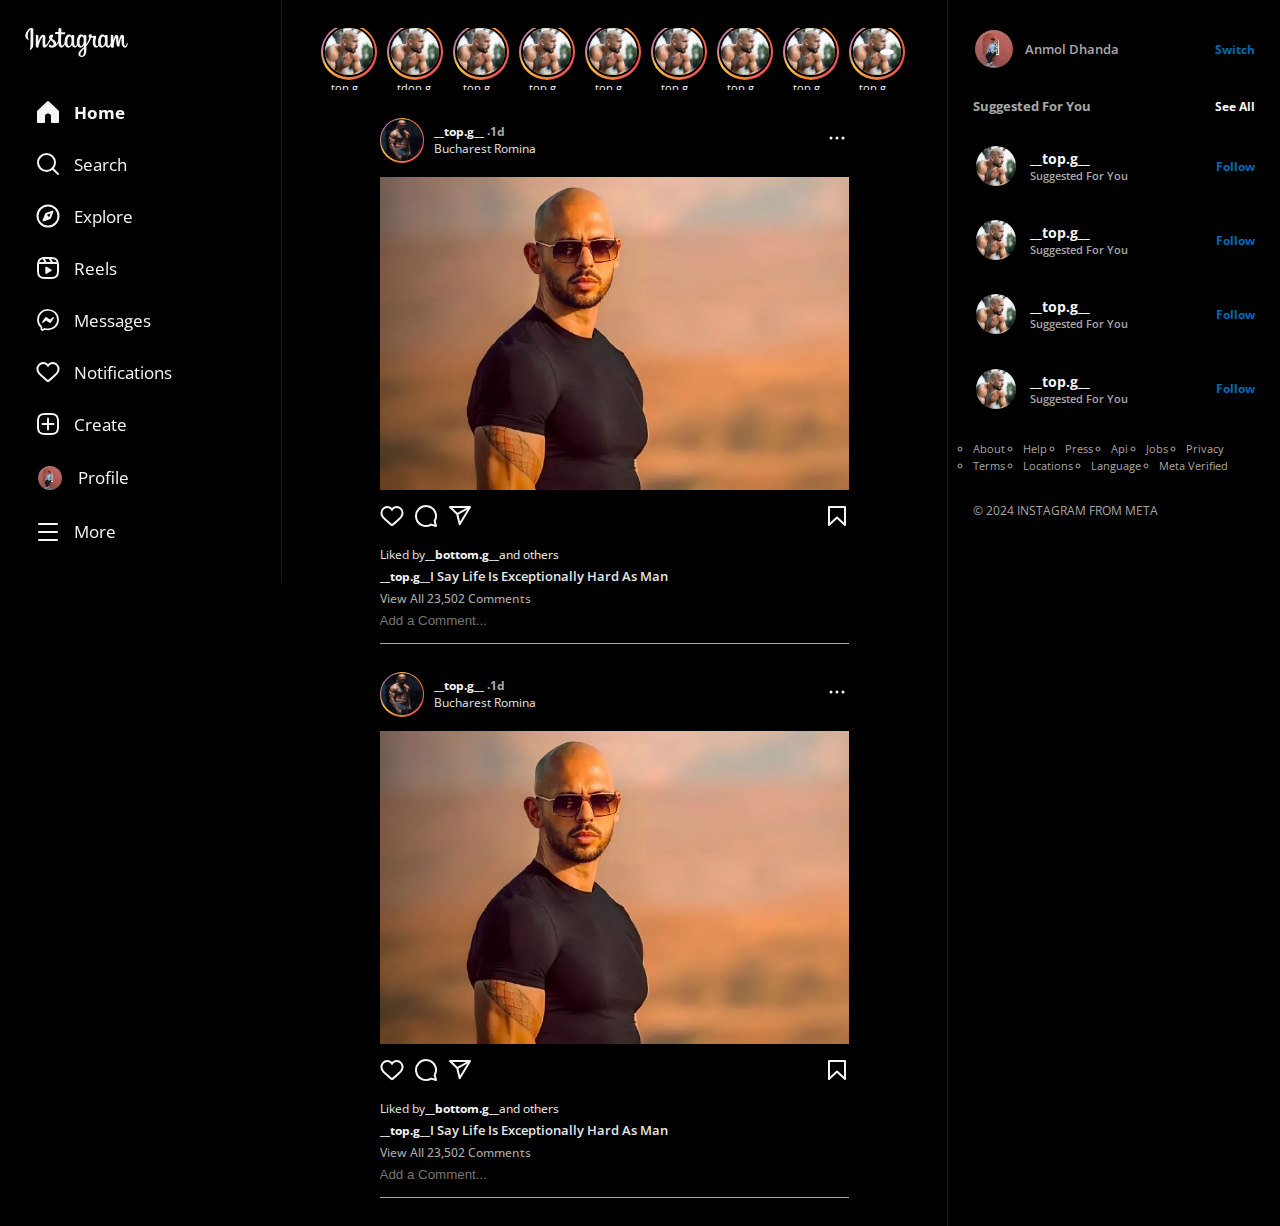
==== commit 81cd623f: "create a new post form modal popup & commenting on existing posts feature" ====
--- a/index.html
+++ b/index.html
@@ -227,7 +227,7 @@
               </svg>
               <h2 class="sidebarlinktext">notifications</h2></a
             >
-            <a href="#" class="sidebarlinks"
+            <a href="#" class="sidebarlinks createpostpopupbtn"
               ><svg
                 aria-label="New post"
                 class="x1lliihq x1n2onr6 x5n08af"
@@ -863,7 +863,9 @@
                 </div>
                 <div class="post-comments-container">
                   <div class="post-comment-input-container">
-                    <input type="text" name="postcomment" placeholder="Add a Comment..." class="post-comment-inputfield">
+                    <form action="#" method="post" class="postcommentsform">
+                      <input type="text" name="postcomment" placeholder="Add a Comment..." class="post-comment-inputfield">
+                    </form>
                   </div>
                 </div>
               </div>
@@ -1019,7 +1021,9 @@
                 </div>
                 <div class="post-comments-container">
                   <div class="post-comment-input-container">
-                    <input type="text" name="postcomment" placeholder="Add a Comment..." class="post-comment-inputfield">
+                    <form action="#" method="post" class="postcommentsform">
+                      <input type="text" name="postcomment" placeholder="Add a Comment..." class="post-comment-inputfield">
+                    </form>
                   </div>
                 </div>
               </div>
@@ -1041,7 +1045,7 @@
             </div>
             <div class="loggeduserdetails">
               <h4 class="loggedinusername" id="currentloggedinusername"></h4>
-              <p class="loggedinusernametitle">anmol dhanda</p>
+              <p class="loggedinusernametitle" id="current-loggedin-user-nickname">anmol dhanda</p>
             </div>
           </div>
           <div class="logoutswitchcontainer">
@@ -1624,6 +1628,53 @@
         </div>
       </section>
     </div>
+          <!-- ====================== create post popup ====================== -->
+    <div class="overlay-container">
+      <div class="overlay-content">
+        <div class="crossicon-overlay">
+          <svg aria-label="Close" class="x1lliihq x1n2onr6 x9bdzbf" fill="currentColor" height="18" role="img" viewBox="0 0 24 24" width="18"><title>Close</title><polyline fill="none" points="20.643 3.357 12 12 3.353 20.647" stroke="currentColor" stroke-linecap="round" stroke-linejoin="round" stroke-width="3"></polyline><line fill="none" stroke="currentColor" stroke-linecap="round" stroke-linejoin="round" stroke-width="3" x1="20.649" x2="3.354" y1="20.649" y2="3.354"></line></svg>
+        </div>
+        <div class="createpost-popupcontainer">
+          <div class="createpost-popup-header">
+            <div class="changeposticon-stepback">
+              <svg aria-label="Back" class="x1lliihq x1n2onr6 x5n08af" fill="currentColor" height="24" role="img" viewBox="0 0 24 24" width="24"><title>Back</title><line fill="none" stroke="currentColor" stroke-linecap="round" stroke-linejoin="round" stroke-width="2" x1="2.909" x2="22.001" y1="12.004" y2="12.004"></line><polyline fill="none" points="9.276 4.726 2.001 12.004 9.276 19.274" stroke="currentColor" stroke-linecap="round" stroke-linejoin="round" stroke-width="2"></polyline></svg>
+            </div>
+            <h2 class="createpost-popupheadline">create new post</h2>
+            <button id="sharepostbtn">share</button>
+          </div>
+          <div class="createpost-popupcontent">
+            <div class="inputfile-postcontainer">
+              <form enctype="multipart/form-data" action="#" method="post" id="createpostform">
+                <div class="inputfilecontainer">
+                  <input type="file" accept="image/jpg, image/png, image/jpeg" name="inputpost" id="inputfile" hidden>
+                  <button type="button" class="fake-inputfile-btn">select from computer</button>
+                  <!-- <span class="fake-inputfile-indicator">no file selected</span> -->
+                </div>
+              </form>
+            </div>
+            <div class="postcaption-maincontainer">
+              <div class="userdetails-container">
+                <div class="photobox">
+                  <img src="images/profilepic.jpg" alt="user profile pic" class="profilepic">
+                </div>
+                <div class="usernamebox">
+                  <p class="usernametext">dhanda_anmol02</p>
+                </div>
+              </div>
+                <form action="#" method="post" class="postcaption-form">
+                  <div class="inputpostcaptionfield">
+                    <textarea name="postcaption" id="postcaption" cols="30" rows="10" placeholder="Write a caption...."></textarea>
+                  </div>
+                  <div class="inputfields">
+                    <input type="text" name="location" id="input-post-location-address" placeholder="Add Location">
+                    <svg aria-label="Add location" class="x1lliihq x1n2onr6 x1roi4f4" fill="currentColor" height="16" role="img" viewBox="0 0 24 24" width="16"><title>Add location</title><path d="M12.053 8.105a1.604 1.604 0 1 0 1.604 1.604 1.604 1.604 0 0 0-1.604-1.604Zm0-7.105a8.684 8.684 0 0 0-8.708 8.66c0 5.699 6.14 11.495 8.108 13.123a.939.939 0 0 0 1.2 0c1.969-1.628 8.109-7.424 8.109-13.123A8.684 8.684 0 0 0 12.053 1Zm0 19.662C9.29 18.198 5.345 13.645 5.345 9.66a6.709 6.709 0 0 1 13.417 0c0 3.985-3.944 8.538-6.709 11.002Z"></path></svg>
+                  </div>
+                </form>
+            </div>
+          </div>
+        </div>
+      </div>
+    </div>
     <!-- ====================== custom js ====================== -->
     <script src="js/main.js"></script>
   </body>
--- a/css/style.css
+++ b/css/style.css
@@ -49,9 +49,13 @@
   font-family: "Open Sans", sans-serif;
   font-size: 0.88rem;
   user-select: none;
-  overflow-x: hidden;
+  /* overflow-x: hidden; */
   background: var(--primary-black);
   color: var(--primary-white);
+}
+
+body.active {
+  overflow: hidden;
 }
 
 a {
@@ -126,6 +130,7 @@
   border-radius: 10px;
 }
 
+#logoutbtn:hover,
 .sidebarlinks:hover {
   background: var(--lightgrey);
 }
@@ -652,3 +657,140 @@
   cursor: pointer;
   width: 100%;
 }
+
+.overlay-container {
+  position: fixed;
+  top: 0;
+  left: 0;
+  width: 100%;
+  height: 100%;
+  background: rgba(0, 0, 0, 0.5);
+  backdrop-filter: blur(10px);
+  display: none;
+  z-index: 2;
+}
+
+/* .overlay-content {
+  position: relative;
+} */
+
+.crossicon-overlay {
+  position: absolute;
+  right: 2rem;
+  top: 2rem;
+  cursor: pointer;
+}
+
+.createpost-popupcontainer {
+  position: absolute;
+  top: 50%;
+  left: 50%;
+  transform: translate(-50%, -50%);
+  background: var(--popup);
+  color: var(--popuptext);
+  border-radius: var(--border-radius-3);
+  /* padding: 0 var(--border-radius-3); */
+  min-width: 50vw;
+}
+
+.createpost-popupcontent {
+  display: flex;
+  align-items: center;
+  justify-content: center;
+  width: 100%;
+  gap: 2rem;
+}
+
+.createpost-popupcontent .profilepic {
+  height: 2rem;
+  width: 2rem;
+  border-radius: 50px;
+}
+
+.createpost-popup-header {
+  display: flex;
+  align-items: center;
+  justify-content: space-between;
+  border-bottom: 1px solid var(--lightgrey);
+  padding: var(--border-radius-2) var(--border-radius-3);
+}
+
+#postcaption {
+  background: var(--popup);
+  color: var(--popuptext);
+  padding: 5px 8px;
+  display: block;
+  width: 100%;
+  resize: none;
+  border-radius: var(--border-radius-3);
+}
+
+#input-post-location-address {
+  background: var(--popup);
+  color: var(--popuptext);
+  padding: 5px 8px;
+  width: 100%;
+}
+
+.postcaption-maincontainer .userdetails-container {
+  display: flex;
+  align-items: center;
+  gap: 10px;
+}
+
+.postcaption-maincontainer {
+  display: flex;
+  flex-direction: column;
+  gap: 10px;
+  padding: var(--border-radius-2) 0;
+  width: 25vw;
+}
+
+.inputfile-postcontainer {
+  display: block;
+  width: 25vw;
+}
+
+.inputfilecontainer {
+  display: flex;
+  align-items: center;
+  justify-content: center;
+}
+
+#sharepostbtn {
+  background: transparent;
+  color: var(--blue);
+  font-weight: bold;
+  text-transform: capitalize;
+  cursor: pointer;
+  transition: all 0.3s ease;
+}
+
+#sharepostbtn:hover {
+  color: var(--primary-white);
+}
+
+.fake-inputfile-btn {
+  background: var(--lightblue);
+  color: var(--primary-white);
+  text-transform: capitalize;
+  padding: 8px 10px;
+  border-radius: 10px;
+  font-weight: bold;
+  cursor: pointer;
+}
+
+.selectedimagefilepost {
+  border-radius: 0 0 0 var(--border-radius-3);
+  max-height: 50vh;
+}
+
+.inputfields {
+  position: relative;
+}
+
+.inputfields svg {
+  position: absolute;
+  right: 10px;
+  top: 5px;
+}
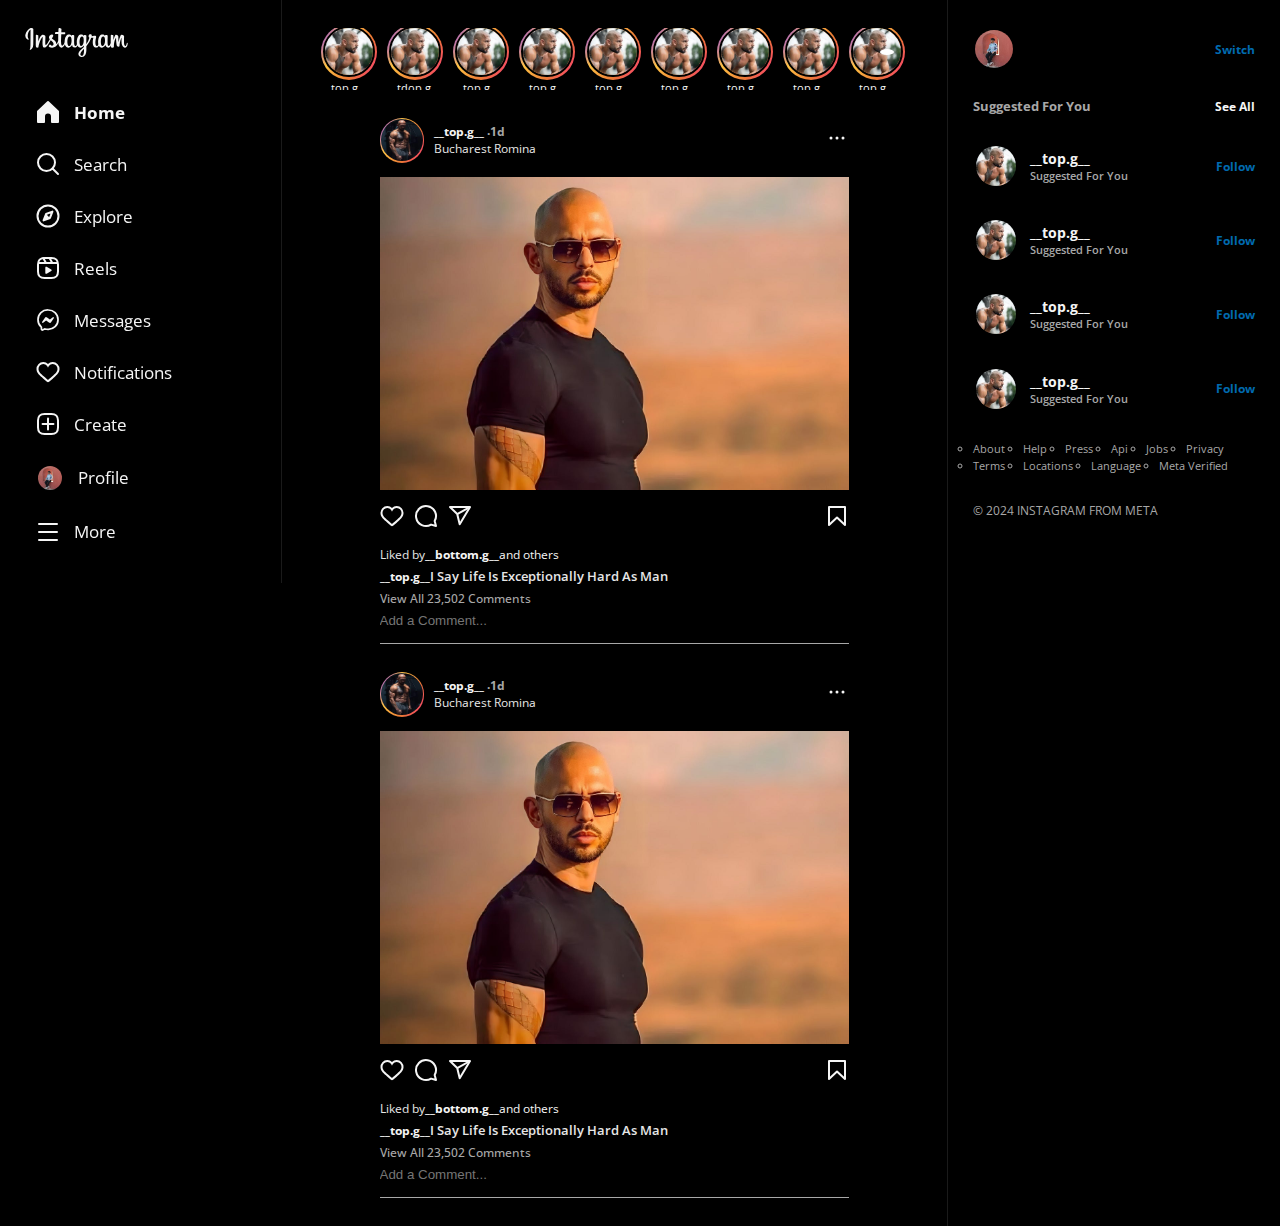
==== commit e5163d3e: "login signup form authentication updated" ====
--- a/index.html
+++ b/index.html
@@ -1045,7 +1045,7 @@
             </div>
             <div class="loggeduserdetails">
               <h4 class="loggedinusername" id="currentloggedinusername"></h4>
-              <p class="loggedinusernametitle" id="current-loggedin-user-nickname">anmol dhanda</p>
+              <p class="loggedinusernametitle" id="current-loggedin-user-nickname"></p>
             </div>
           </div>
           <div class="logoutswitchcontainer">
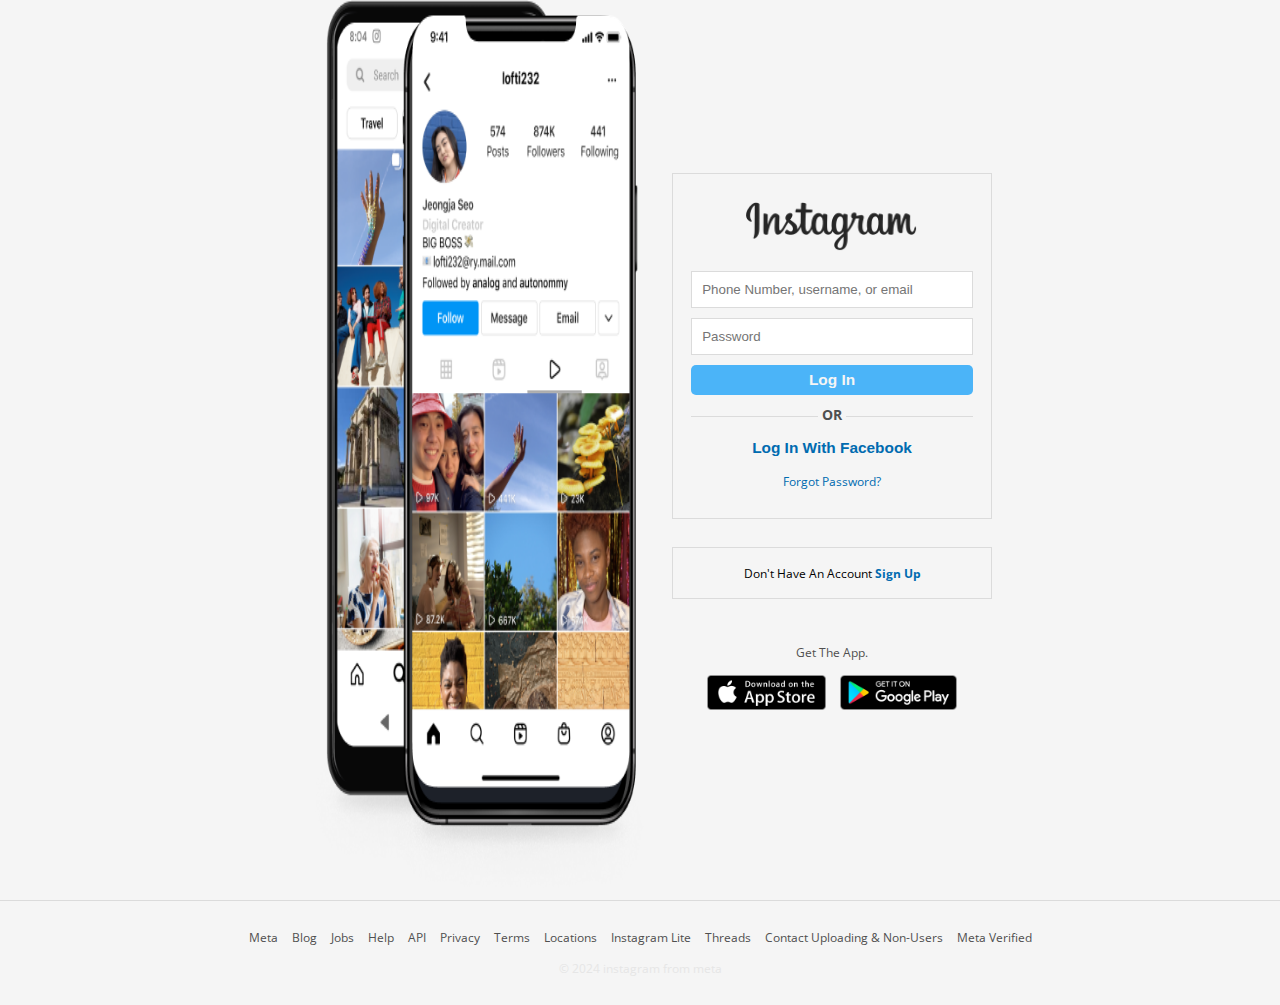
==== commit c511e3e6: "removed nickname text to prevent authenticity" ====
--- a/index.html
+++ b/index.html
@@ -1045,7 +1045,7 @@
             </div>
             <div class="loggeduserdetails">
               <h4 class="loggedinusername" id="currentloggedinusername"></h4>
-              <p class="loggedinusernametitle" id="current-loggedin-user-nickname"></p>
+              <p class="loggedinusernametitle"></p>
             </div>
           </div>
           <div class="logoutswitchcontainer">
